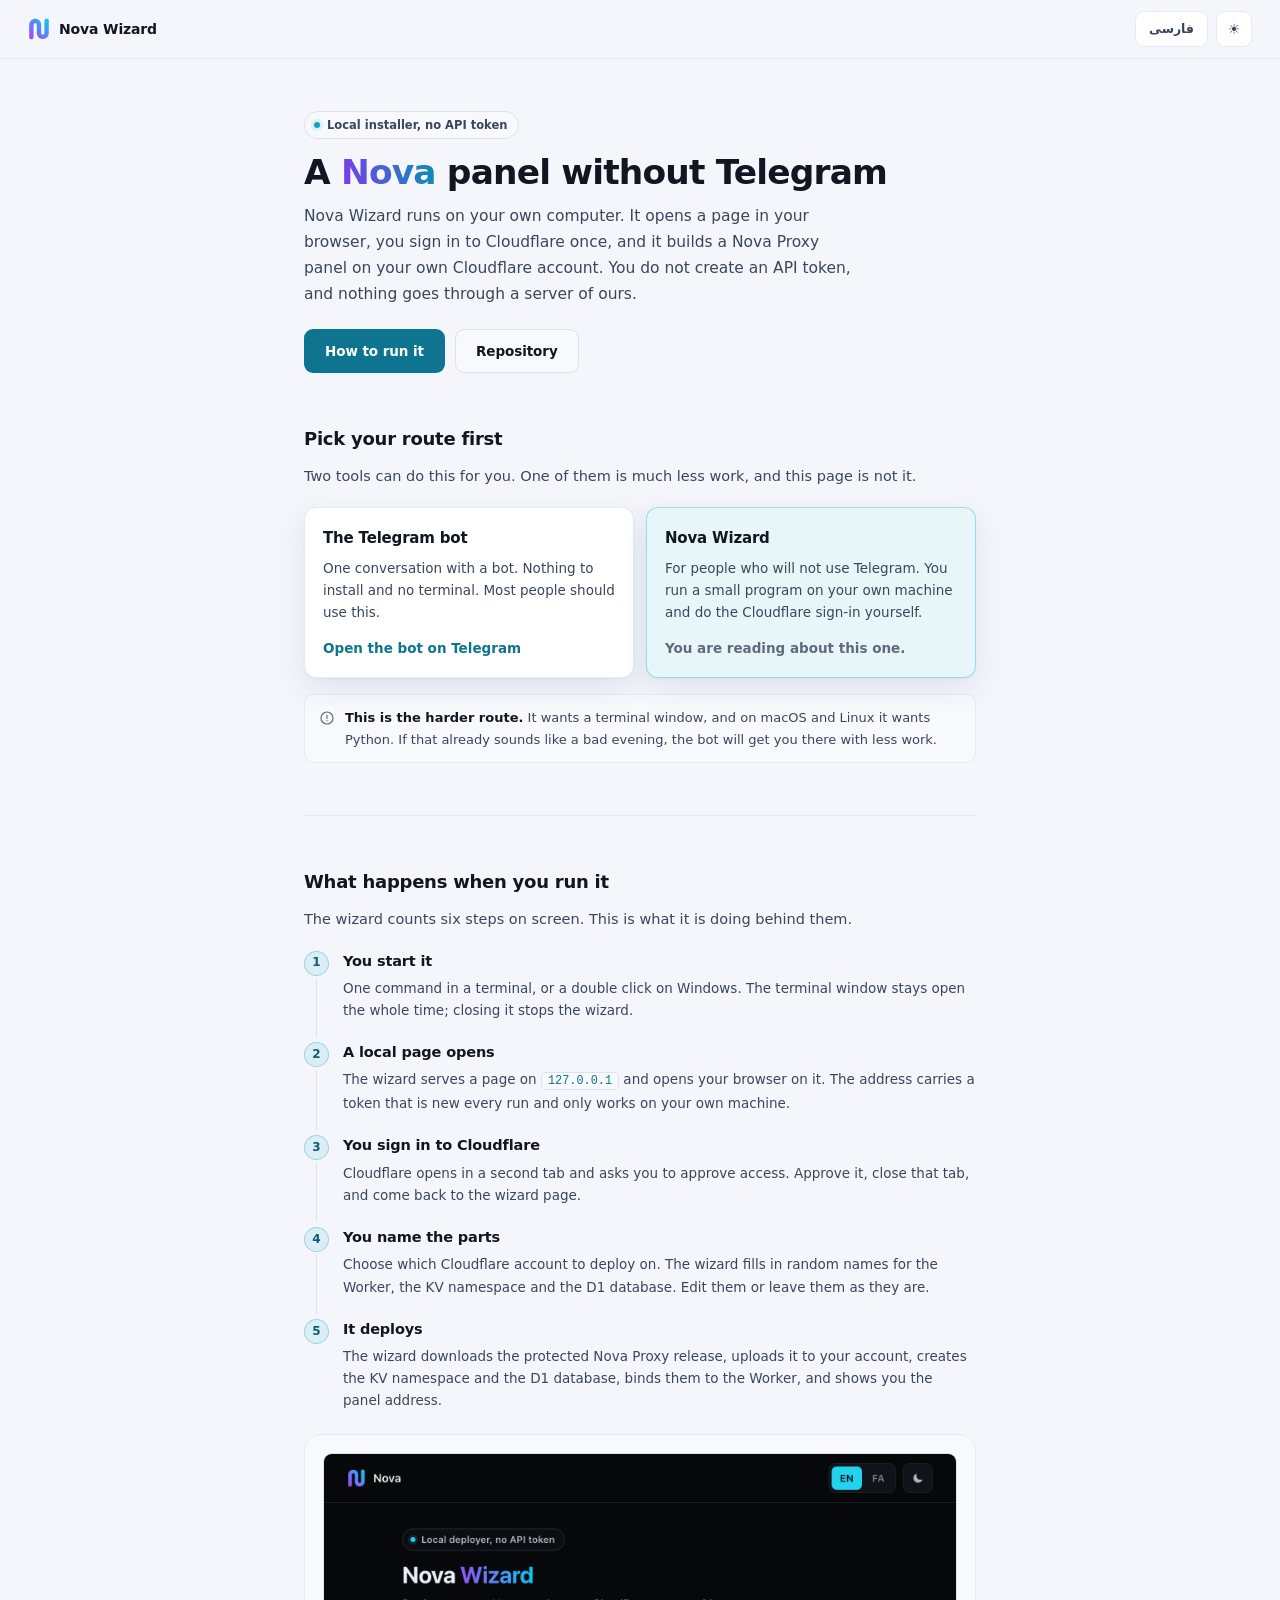
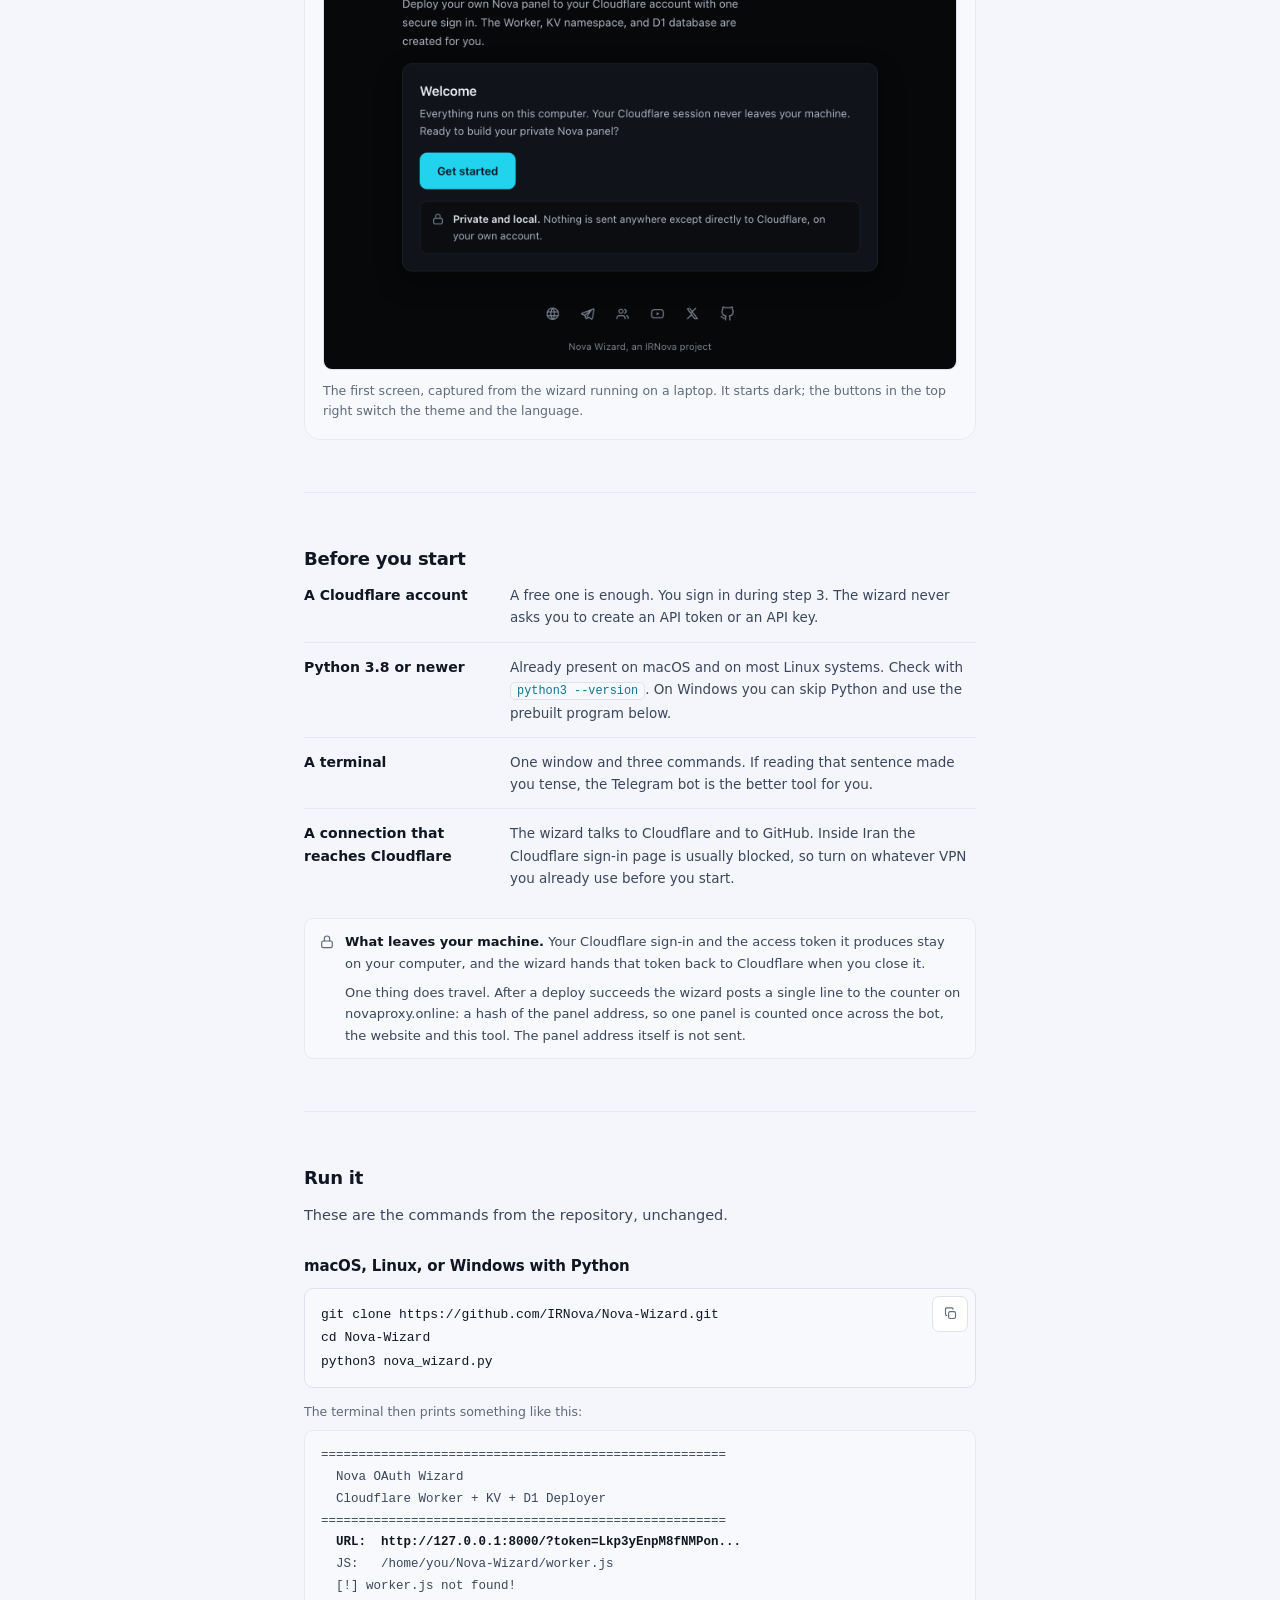
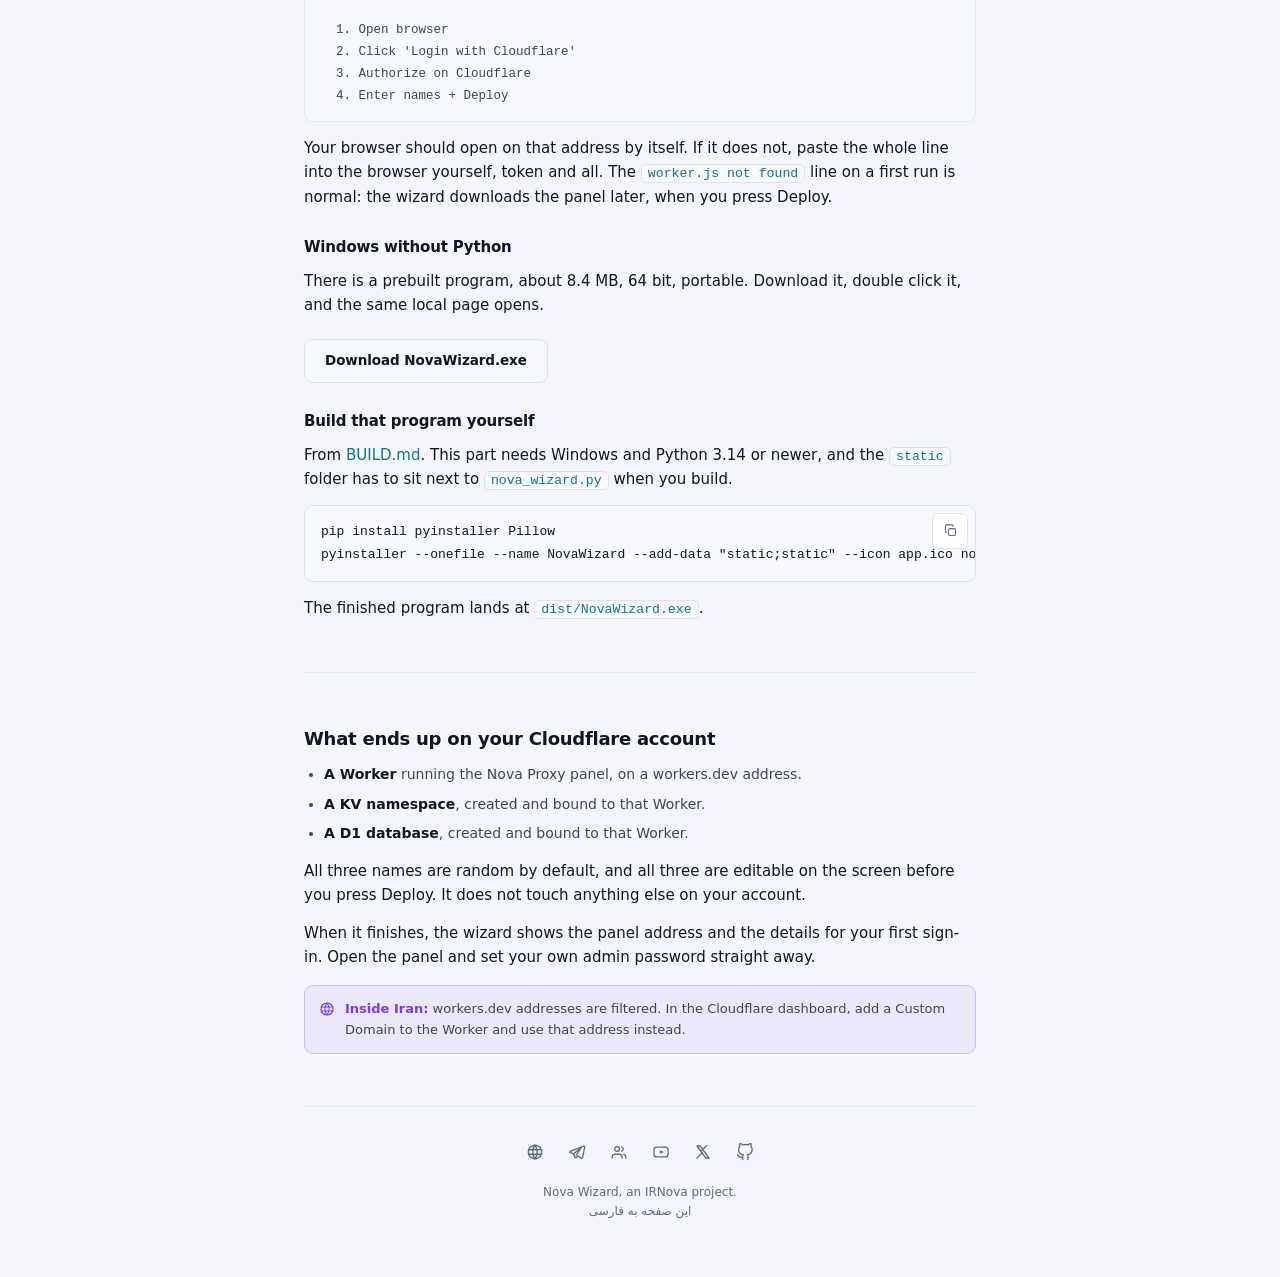
==== docs/index.html @ 1c13bcf4 "Add a bilingual GitHub Pages site under docs/ A project page for people who want a Nova Proxy panel " ====
<!DOCTYPE html>
<html lang="en" dir="ltr">
<head>
<meta charset="UTF-8" />
<meta name="viewport" content="width=device-width, initial-scale=1, viewport-fit=cover" />
<meta name="color-scheme" content="dark light" />
<meta name="theme-color" content="#070809" />
<title>Nova Wizard</title>
<meta name="description" content="Nova Wizard builds a Nova Proxy panel on your own Cloudflare account, from your own computer. The route for people who will not use the Telegram bot." />
<link rel="icon" href="img/mark.svg" type="image/svg+xml" />
<link rel="alternate" hreflang="fa" href="fa/" />
<link rel="alternate" hreflang="en" href="./" />
<link rel="stylesheet" href="style.css" />
<script>
/* Stamp the theme before first paint: the saved choice, else the operating
   system. No script means dark, which is the wizard's own default. */
(function(){try{var t=localStorage.getItem('nova-theme');
if(!t)t=(window.matchMedia&&window.matchMedia('(prefers-color-scheme: light)').matches)?'light':'dark';
document.documentElement.setAttribute('data-theme',t);}catch(e){}})();
</script>
</head>
<body
  data-copied="Copied"
  data-copy-failed="Could not copy. Select the text instead."
  data-theme-to-light="Switch to the light theme"
  data-theme-to-dark="Switch to the dark theme">

<a class="skip" href="#main">Skip to content</a>

<div class="bar">
  <a class="logo" href="./">
    <svg viewBox="0 0 1254 1254" aria-hidden="true" focusable="false">
      <defs><linearGradient id="novaMark" x1="128.06" y1="1122.76" x2="1206.85" y2="43.97" gradientUnits="userSpaceOnUse"><stop offset=".04" stop-color="#9d4efb"/><stop offset="1" stop-color="#02cdf3"/></linearGradient></defs>
      <path fill="url(#novaMark)" d="M1185.57,149.23c0-43.84-27.55-82.6-66.19-100.7-40.83-19.13-87.98-16.85-126.82,6.19-33.3,19.76-56.22,55.99-56.25,95.68l-.38,653.25.09,39.98c.03,13.51-.33,26.37-3.82,39.13-8.12,29.65-30.52,53.04-56.69,62.39-32.53,11.62-65.87,5.5-91.07-15.75-20.65-17.42-33.28-42.64-33.32-70.11l-.35-245.85.07-231.05c.04-148.83-97.26-281.46-240.38-321.81-67.49-19.02-138.62-19.66-204.99,2.42l-13.66,4.55C159.84,114.72,68.42,239.99,68.41,381.43l-.06,712.76c0,68.93,56.48,123.39,124.03,124.15,65.31.73,125.56-52.18,125.64-120.57l.88-712.63c.07-54.62,49.94-96.23,103.56-88.53,43.56,6.25,78.96,43.23,79.08,88.34l1.24,493.92c.16,62.52,24.72,123.29,59.49,174.21,43.7,63.99,108.48,111.28,182.25,133.98,91.72,28.23,190.9,16.68,273.4-31.79,36.89-21.68,68.83-50.13,94.95-83.49l16.54-23.16c31.76-44.47,56.26-119.27,56.25-174.93l-.09-724.43Z"/>
    </svg>
    <span>Nova Wizard</span>
  </a>
  <div class="controls">
    <a class="pill" href="fa/" lang="fa" hreflang="fa">فارسی</a>
    <button type="button" class="theme" id="theme" aria-label="Switch the theme">☾</button>
  </div>
</div>

<main class="wrap" id="main">

  <div class="hero">
    <span class="eyebrow">Local installer, no API token</span>
    <h1>A <span class="grad">Nova</span> panel without Telegram</h1>
    <p>Nova Wizard runs on your own computer. It opens a page in your browser, you sign in to Cloudflare once, and it builds a Nova Proxy panel on your own Cloudflare account. You do not create an API token, and nothing goes through a server of ours.</p>
    <div class="actions">
      <a class="btn" href="#run">How to run it</a>
      <a class="btn btn-ghost" href="https://github.com/IRNova/Nova-Wizard" target="_blank" rel="noopener noreferrer">Repository</a>
    </div>
  </div>

  <section id="routes">
    <h2>Pick your route first</h2>
    <p class="lead">Two tools can do this for you. One of them is much less work, and this page is not it.</p>
    <div class="fork">
      <div class="route">
        <h3>The Telegram bot</h3>
        <p>One conversation with a bot. Nothing to install and no terminal. Most people should use this.</p>
        <a class="go" href="https://t.me/NovaServerInstaller_Bot" target="_blank" rel="noopener noreferrer">Open the bot on Telegram</a>
      </div>
      <div class="route here">
        <h3>Nova Wizard</h3>
        <p>For people who will not use Telegram. You run a small program on your own machine and do the Cloudflare sign-in yourself.</p>
        <span class="go">You are reading about this one.</span>
      </div>
    </div>
    <div class="note">
      <svg viewBox="0 0 24 24" fill="none" stroke="currentColor" stroke-width="1.75" stroke-linecap="round" stroke-linejoin="round" aria-hidden="true"><circle cx="12" cy="12" r="9"/><path d="M12 8.2v4.6"/><path d="M12 16h.01"/></svg>
      <div><b>This is the harder route.</b> It wants a terminal window, and on macOS and Linux it wants Python. If that already sounds like a bad evening, the bot will get you there with less work.</div>
    </div>
  </section>

  <section id="steps">
    <h2>What happens when you run it</h2>
    <p class="lead">The wizard counts six steps on screen. This is what it is doing behind them.</p>
    <ol class="rail">
      <li>
        <span class="num" aria-hidden="true">1</span>
        <div class="body">
          <h3>You start it</h3>
          <p>One command in a terminal, or a double click on Windows. The terminal window stays open the whole time; closing it stops the wizard.</p>
        </div>
      </li>
      <li>
        <span class="num" aria-hidden="true">2</span>
        <div class="body">
          <h3>A local page opens</h3>
          <p>The wizard serves a page on <code>127.0.0.1</code> and opens your browser on it. The address carries a token that is new every run and only works on your own machine.</p>
        </div>
      </li>
      <li>
        <span class="num" aria-hidden="true">3</span>
        <div class="body">
          <h3>You sign in to Cloudflare</h3>
          <p>Cloudflare opens in a second tab and asks you to approve access. Approve it, close that tab, and come back to the wizard page.</p>
        </div>
      </li>
      <li>
        <span class="num" aria-hidden="true">4</span>
        <div class="body">
          <h3>You name the parts</h3>
          <p>Choose which Cloudflare account to deploy on. The wizard fills in random names for the Worker, the KV namespace and the D1 database. Edit them or leave them as they are.</p>
        </div>
      </li>
      <li>
        <span class="num" aria-hidden="true">5</span>
        <div class="body">
          <h3>It deploys</h3>
          <p>The wizard downloads the protected Nova Proxy release, uploads it to your account, creates the KV namespace and the D1 database, binds them to the Worker, and shows you the panel address.</p>
        </div>
      </li>
    </ol>
    <figure>
      <img src="img/wizard-welcome-en.png" width="1520" height="1240" loading="lazy" decoding="async"
           alt="The Nova Wizard page in a browser. A Welcome card with a Get started button, and a note reading: Private and local. Nothing is sent anywhere except directly to Cloudflare, on your own account." />
      <figcaption>The first screen, captured from the wizard running on a laptop. It starts dark; the buttons in the top right switch the theme and the language.</figcaption>
    </figure>
  </section>

  <section id="before">
    <h2>Before you start</h2>
    <dl class="reqs">
      <div>
        <dt>A Cloudflare account</dt>
        <dd>A free one is enough. You sign in during step 3. The wizard never asks you to create an API token or an API key.</dd>
      </div>
      <div>
        <dt>Python 3.8 or newer</dt>
        <dd>Already present on macOS and on most Linux systems. Check with <code>python3 --version</code>. On Windows you can skip Python and use the prebuilt program below.</dd>
      </div>
      <div>
        <dt>A terminal</dt>
        <dd>One window and three commands. If reading that sentence made you tense, the Telegram bot is the better tool for you.</dd>
      </div>
      <div>
        <dt>A connection that reaches Cloudflare</dt>
        <dd>The wizard talks to Cloudflare and to GitHub. Inside Iran the Cloudflare sign-in page is usually blocked, so turn on whatever VPN you already use before you start.</dd>
      </div>
    </dl>
    <div class="note">
      <svg viewBox="0 0 24 24" fill="none" stroke="currentColor" stroke-width="1.75" stroke-linecap="round" stroke-linejoin="round" aria-hidden="true"><rect x="4" y="10.5" width="16" height="10" rx="2.5"/><path d="M8 10.5V7a4 4 0 0 1 8 0v3.5"/></svg>
      <div>
        <p><b>What leaves your machine.</b> Your Cloudflare sign-in and the access token it produces stay on your computer, and the wizard hands that token back to Cloudflare when you close it.</p>
        <p>One thing does travel. After a deploy succeeds the wizard posts a single line to the counter on novaproxy.online: a hash of the panel address, so one panel is counted once across the bot, the website and this tool. The panel address itself is not sent.</p>
      </div>
    </div>
  </section>

  <section id="run">
    <h2>Run it</h2>
    <p class="lead">These are the commands from the repository, unchanged.</p>

    <h3>macOS, Linux, or Windows with Python</h3>
    <div class="code">
      <pre id="cmd-run"><code>git clone https://github.com/IRNova/Nova-Wizard.git
cd Nova-Wizard
python3 nova_wizard.py</code></pre>
      <button type="button" class="copy" data-for="cmd-run" aria-label="Copy these commands">
        <svg viewBox="0 0 24 24" fill="none" stroke="currentColor" stroke-width="1.8" stroke-linecap="round" stroke-linejoin="round" aria-hidden="true"><rect x="9" y="9" width="11" height="11" rx="2.5"/><path d="M6 15H5.5A1.5 1.5 0 0 1 4 13.5v-9A1.5 1.5 0 0 1 5.5 3h9A1.5 1.5 0 0 1 16 4.5V5"/></svg>
      </button>
    </div>

    <p class="cap">The terminal then prints something like this:</p>
    <pre class="term">======================================================
  Nova OAuth Wizard
  Cloudflare Worker + KV + D1 Deployer
======================================================
  <b>URL:  http://127.0.0.1:8000/?token=Lkp3yEnpM8fNMPon...</b>
  JS:   /home/you/Nova-Wizard/worker.js
  [!] worker.js not found!

  1. Open browser
  2. Click 'Login with Cloudflare'
  3. Authorize on Cloudflare
  4. Enter names + Deploy</pre>
    <p>Your browser should open on that address by itself. If it does not, paste the whole line into the browser yourself, token and all. The <code>worker.js not found</code> line on a first run is normal: the wizard downloads the panel later, when you press Deploy.</p>

    <h3>Windows without Python</h3>
    <p>There is a prebuilt program, about 8.4 MB, 64 bit, portable. Download it, double click it, and the same local page opens.</p>
    <p class="actions"><a class="btn btn-ghost" href="https://github.com/IRNova/Nova-Wizard/releases/download/V1.0.0/NovaWizard.exe">Download NovaWizard.exe</a></p>

    <h3>Build that program yourself</h3>
    <p>From <a href="https://github.com/IRNova/Nova-Wizard/blob/main/BUILD.md" target="_blank" rel="noopener noreferrer">BUILD.md</a>. This part needs Windows and Python 3.14 or newer, and the <code>static</code> folder has to sit next to <code>nova_wizard.py</code> when you build.</p>
    <div class="code">
      <pre id="cmd-build"><code>pip install pyinstaller Pillow
pyinstaller --onefile --name NovaWizard --add-data "static;static" --icon app.ico nova_wizard.py</code></pre>
      <button type="button" class="copy" data-for="cmd-build" aria-label="Copy the build commands">
        <svg viewBox="0 0 24 24" fill="none" stroke="currentColor" stroke-width="1.8" stroke-linecap="round" stroke-linejoin="round" aria-hidden="true"><rect x="9" y="9" width="11" height="11" rx="2.5"/><path d="M6 15H5.5A1.5 1.5 0 0 1 4 13.5v-9A1.5 1.5 0 0 1 5.5 3h9A1.5 1.5 0 0 1 16 4.5V5"/></svg>
      </button>
    </div>
    <p>The finished program lands at <code>dist/NovaWizard.exe</code>.</p>
  </section>

  <section id="result">
    <h2>What ends up on your Cloudflare account</h2>
    <ul class="plain">
      <li><b>A Worker</b> running the Nova Proxy panel, on a workers.dev address.</li>
      <li><b>A KV namespace</b>, created and bound to that Worker.</li>
      <li><b>A D1 database</b>, created and bound to that Worker.</li>
    </ul>
    <p>All three names are random by default, and all three are editable on the screen before you press Deploy. It does not touch anything else on your account.</p>
    <p>When it finishes, the wizard shows the panel address and the details for your first sign-in. Open the panel and set your own admin password straight away.</p>
    <div class="note iran">
      <svg viewBox="0 0 24 24" fill="none" stroke="currentColor" stroke-width="1.75" stroke-linecap="round" stroke-linejoin="round" aria-hidden="true"><circle cx="12" cy="12" r="9"/><path d="M3.2 9h17.6M3.2 15h17.6"/><path d="M12 3a15 15 0 0 1 0 18 15 15 0 0 1 0-18z"/></svg>
      <div><b>Inside Iran:</b> workers.dev addresses are filtered. In the Cloudflare dashboard, add a Custom Domain to the Worker and use that address instead.</div>
    </div>
  </section>

  <div class="foot">
    <div class="social">
      <a href="https://novaproxy.online/" target="_blank" rel="noopener noreferrer" title="Website" aria-label="Nova website">
        <svg viewBox="0 0 24 24" fill="none" stroke="currentColor" stroke-width="1.75" stroke-linecap="round" stroke-linejoin="round" aria-hidden="true"><circle cx="12" cy="12" r="9"/><path d="M3.2 9h17.6M3.2 15h17.6"/><path d="M12 3a15 15 0 0 1 0 18 15 15 0 0 1 0-18z"/></svg>
      </a>
      <a href="https://t.me/irnova" target="_blank" rel="noopener noreferrer" title="Telegram channel" aria-label="Telegram channel">
        <svg viewBox="0 0 24 24" fill="none" stroke="currentColor" stroke-width="1.75" stroke-linecap="round" stroke-linejoin="round" aria-hidden="true"><path d="M21.2 4.3 2.9 11.1c-.8.3-.8 1.4 0 1.7l4.6 1.5 1.8 5c.2.7 1.1.8 1.6.3l2.4-2.4 4.4 3.2c.6.4 1.4.1 1.6-.6l3-14.4c.1-.8-.6-1.4-1.1-1.1z"/><path d="m7.5 14.3 10-7.8-6.6 9.7"/></svg>
      </a>
      <a href="https://t.me/irnova_group" target="_blank" rel="noopener noreferrer" title="Telegram group" aria-label="Telegram group">
        <svg viewBox="0 0 24 24" fill="none" stroke="currentColor" stroke-width="1.75" stroke-linecap="round" stroke-linejoin="round" aria-hidden="true"><path d="M16 20v-1.6a3.4 3.4 0 0 0-3.4-3.4H6.4A3.4 3.4 0 0 0 3 18.4V20"/><circle cx="9.5" cy="8" r="3.2"/><path d="M21 20v-1.6a3.4 3.4 0 0 0-2.6-3.3"/><path d="M15.5 5a3.2 3.2 0 0 1 0 6"/></svg>
      </a>
      <a href="https://youtube.com/@novaproxyir" target="_blank" rel="noopener noreferrer" title="YouTube" aria-label="YouTube channel">
        <svg viewBox="0 0 24 24" fill="none" stroke="currentColor" stroke-width="1.75" stroke-linecap="round" stroke-linejoin="round" aria-hidden="true"><rect x="2.5" y="5.5" width="19" height="13" rx="4"/><polygon points="10.5 9.5 15.5 12 10.5 14.5" fill="currentColor" stroke="none"/></svg>
      </a>
      <a href="https://x.com/irNovaProxy" target="_blank" rel="noopener noreferrer" title="X" aria-label="X profile">
        <svg viewBox="0 0 24 24" fill="none" stroke="currentColor" stroke-width="1.75" stroke-linecap="round" stroke-linejoin="round" aria-hidden="true"><path d="M4 4l11.7 16H20L8.3 4z"/><path d="M4 20l6.8-6.8M17.2 3.2l-6.8 6.8"/></svg>
      </a>
      <a href="https://github.com/IRNova/Nova-Wizard" target="_blank" rel="noopener noreferrer" title="Nova Wizard on GitHub" aria-label="Nova Wizard on GitHub">
        <svg viewBox="0 0 24 24" fill="none" stroke="currentColor" stroke-width="1.75" stroke-linecap="round" stroke-linejoin="round" aria-hidden="true"><path d="M9 19c-5 1.5-5-2.5-7-3m14 6v-3.87a3.37 3.37 0 0 0-.94-2.61c3.14-.35 6.44-1.54 6.44-7A5.44 5.44 0 0 0 20 4.77 5.07 5.07 0 0 0 19.91 1S18.73.65 16 2.48a13.38 13.38 0 0 0-7 0C6.27.65 5.09 1 5.09 1A5.07 5.07 0 0 0 5 4.77a5.44 5.44 0 0 0-1.5 3.78c0 5.42 3.3 6.61 6.44 7A3.37 3.37 0 0 0 9 18.13V22"/></svg>
      </a>
    </div>
    <p class="foot-line">Nova Wizard, an <a href="https://github.com/IRNova" target="_blank" rel="noopener noreferrer">IRNova</a> project.</p>
    <p class="foot-line"><a href="fa/" lang="fa" hreflang="fa">این صفحه به فارسی</a></p>
  </div>

</main>
<div class="toast" id="toast" role="status" aria-live="polite"></div>
<script src="app.js" defer></script>
</body>
</html>
---- docs/style.css ----
/* Hallmark, macrostructure: Narrative Workflow, tone: utilitarian, anchor hue: cyan
 * Nova Wizard project page. Tokens are lifted verbatim from the wizard's own
 * static/index.html so the page and the tool read as one product. Self-contained:
 * no webfonts, no CDN, no remote images, no network at all.
 * House rule from the panel: the brand gradient is for the Nova mark only.
 * Actions are solid accent, never gradient.
 */

/* ---- tokens: dark is the base, exactly as the wizard ships it ---- */
:root{
  color-scheme:dark;
  --bg:#070809; --panel:#0c0e12; --card:#101319; --card2:#0b0d11; --field:#0b0d11;
  --bd:#1c2027; --bd2:#262b34;
  --tx:#e9edf4; --tx2:#aeb6c4; --mu:#7b8494;
  --ac:#22d3ee; --ac2:#a855f7; --ok:#34d399; --dg:#f87171; --wn:#f5b042;
  --ac-fill:#22d3ee; --ac-fill-h:#3fdcf3; --ac-ink:#04121a; --link:#22d3ee;
  --ac-soft:rgba(34,211,238,.12); --ac-line:rgba(34,211,238,.34); --ac-deep:#22d3ee;
  --v-soft:rgba(168,85,247,.10);  --v-line:rgba(168,85,247,.32); --v-ink:#bd8af8;
  --ok-soft:rgba(52,211,153,.10); --ok-line:rgba(52,211,153,.30);
  --dg-soft:rgba(248,113,113,.10);--dg-line:rgba(248,113,113,.32);
  --ring:rgba(34,211,238,.35);
  /* the focus ring is a non-text UI component: it needs 3:1 against the
     surface it sits on, which --ac does not reach on the light paper. */
  --focus:#22d3ee;
  --shadow:0 1px 0 rgba(255,255,255,.02),0 12px 30px rgba(0,0,0,.45);
  --nav:rgba(7,8,9,.82);
  --mark:linear-gradient(80deg,#9d4efb 0%,#02cdf3 100%);
  --radius:12px; --r-sm:9px; --r-lg:16px; --sp:14px;
  --font:system-ui,-apple-system,'Segoe UI',Roboto,'Helvetica Neue',Arial,sans-serif;
  --font-fa:'Vazirmatn','Segoe UI',Tahoma,system-ui,Arial,sans-serif;
  --font-mono:ui-monospace,SFMono-Regular,'SF Mono',Menlo,Consolas,'Liberation Mono',monospace;
  --ease:cubic-bezier(.23,1,.32,1);
  /* page-only additions */
  --col:720px; --gutter:clamp(16px,5vw,24px);
  --gap-sec:clamp(34px,6vw,52px);
}
/* The light set is written once. The inline script in each page stamps
   data-theme on <html> from the saved choice, or from the operating system
   when there is no saved choice. With scripting off the page stays dark,
   which is the wizard's own default. */
:root[data-theme='light']{
  color-scheme:light;
  --bg:#f4f6fb; --panel:#ffffff; --card:#ffffff; --card2:#f7f9fc; --field:#f7f9fc;
  --bd:#e6eaf1; --bd2:#dde2eb;
  --tx:#101622; --tx2:#3a465c; --mu:#5f6a7d;
  --ac:#0ea5c4; --ac2:#7c3aed; --ok:#047857; --dg:#dc2626; --wn:#b45309;
  --ac-fill:#0e7490; --ac-fill-h:#0b6a83; --ac-ink:#ffffff; --link:#0e7490;
  --ac-soft:rgba(14,165,196,.10); --ac-line:rgba(14,165,196,.34); --ac-deep:#0b5f73;
  --v-soft:rgba(124,58,237,.07);  --v-line:rgba(124,58,237,.26); --v-ink:#7c3aed;
  --ok-soft:rgba(4,120,87,.08);   --ok-line:rgba(4,120,87,.26);
  --dg-soft:rgba(220,38,38,.07);  --dg-line:rgba(220,38,38,.26);
  --ring:rgba(8,145,178,.28);
  --focus:#0b5f73;
  --shadow:0 1px 2px rgba(20,40,80,.04),0 10px 28px rgba(40,60,110,.10);
  --nav:rgba(244,246,251,.86);
  --mark:linear-gradient(80deg,#7c3aed 0%,#0891b2 100%);
}

*{box-sizing:border-box;-webkit-tap-highlight-color:transparent}
html,body{margin:0;padding:0;overflow-x:clip}
body{
  background:var(--bg);color:var(--tx);font-family:var(--font);
  font-size:15px;line-height:1.6;min-height:100vh;
  -webkit-font-smoothing:antialiased;text-rendering:optimizeLegibility;
}
html[lang='fa'] body{font-family:var(--font-fa);line-height:1.85}
a{color:var(--link);text-decoration:none}
a:hover{text-decoration:underline}
:focus-visible{outline:2px solid var(--focus);outline-offset:2px;border-radius:4px}
button{font:inherit;color:inherit}
img{max-width:100%}
p{text-wrap:pretty}

.skip{
  position:absolute;inset-inline-start:-9999px;top:8px;z-index:60;
  background:var(--card);border:1px solid var(--bd2);border-radius:var(--r-sm);
  padding:9px 14px;font-size:13px;font-weight:600;color:var(--tx);
}
.skip:focus{inset-inline-start:12px;text-decoration:none}

/* ---- top bar, same geometry as the wizard ---- */
.bar{
  position:sticky;top:0;z-index:20;display:flex;align-items:center;
  justify-content:space-between;gap:14px;
  padding:11px clamp(16px,5vw,28px);
  background:var(--nav);backdrop-filter:blur(14px);-webkit-backdrop-filter:blur(14px);
  border-bottom:1px solid var(--bd);
}
.logo{display:flex;align-items:center;gap:9px;font-weight:600;font-size:14px;letter-spacing:-.01em;color:var(--tx)}
.logo:hover{text-decoration:none}
.logo svg{width:22px;height:22px;display:block;flex:0 0 auto}
html[lang='fa'] .logo{letter-spacing:normal}
.controls{display:inline-flex;align-items:center;gap:8px}
.pill{
  display:inline-flex;align-items:center;justify-content:center;height:36px;padding:0 13px;
  border-radius:var(--r-sm);border:1px solid var(--bd);background:var(--card);
  color:var(--tx2);font-size:12.5px;font-weight:600;
  transition:color .13s var(--ease),border-color .13s var(--ease);
}
.pill:hover{color:var(--tx);border-color:var(--bd2);text-decoration:none}
.theme{
  display:inline-flex;align-items:center;justify-content:center;width:36px;height:36px;
  border-radius:var(--r-sm);border:1px solid var(--bd);background:var(--card);
  color:var(--tx2);cursor:pointer;font-size:14px;line-height:1;
  transition:color .13s var(--ease),border-color .13s var(--ease);
}
.theme:hover{color:var(--tx);border-color:var(--bd2)}
.theme:active{transform:scale(.96)}

/* ---- page column ---- */
.wrap{max-width:var(--col);margin:0 auto;padding:clamp(30px,6vw,52px) var(--gutter) 56px}
section{margin-top:var(--gap-sec);scroll-margin-top:74px}
section>h3{
  font-size:15px;font-weight:600;letter-spacing:-.012em;margin:26px 0 10px;
  color:var(--tx);
}
html[lang='fa'] section>h3{letter-spacing:normal}
section>h2{
  font-size:18px;font-weight:600;letter-spacing:-.014em;margin:0 0 10px;
  padding-top:var(--gap-sec);border-top:1px solid var(--bd);
}
html[lang='fa'] section>h2{letter-spacing:normal}
section:first-of-type>h2{border-top:0;padding-top:0}
.lead{color:var(--tx2);margin:0 0 18px;font-size:14.5px;line-height:1.7}
p{margin:0 0 14px}
p:last-child{margin-bottom:0}

/* ---- opening ---- */
.eyebrow{
  display:inline-flex;align-items:center;gap:7px;
  font-size:11.5px;font-weight:600;color:var(--tx2);
  padding:4px 11px 4px 9px;border-radius:999px;
  border:1px solid var(--bd2);background:var(--card2);
}
.eyebrow::before{
  content:'';width:6px;height:6px;border-radius:50%;background:var(--ac);
  box-shadow:0 0 0 3px var(--ac-soft);flex:0 0 auto;
}
[dir='rtl'] .eyebrow{padding:4px 9px 4px 11px}
h1{
  font-size:clamp(1.7rem,5.2vw,2.15rem);font-weight:700;letter-spacing:-.024em;
  line-height:1.16;margin:14px 0 10px;text-wrap:balance;
  overflow-wrap:anywhere;min-width:0;
}
html[lang='fa'] h1{letter-spacing:normal;line-height:1.5}
.grad{background:var(--mark);-webkit-background-clip:text;background-clip:text;color:transparent}
.hero p{color:var(--tx2);margin:0;max-width:56ch;font-size:15.5px;line-height:1.68}

.actions{display:flex;flex-wrap:wrap;gap:10px;margin-top:22px}
.btn{
  display:inline-flex;align-items:center;justify-content:center;gap:8px;
  height:44px;padding:0 20px;border-radius:var(--r-sm);
  font-size:13.5px;font-weight:600;letter-spacing:-.005em;
  background:var(--ac-fill);color:var(--ac-ink);border:1px solid transparent;
  cursor:pointer;white-space:nowrap;
  transition:background .13s var(--ease),transform .13s var(--ease),border-color .13s var(--ease),color .13s var(--ease);
}
.btn:hover{background:var(--ac-fill-h);text-decoration:none}
.btn:active{transform:scale(.985)}
.btn-ghost{background:var(--card2);border-color:var(--bd2);color:var(--tx)}
.btn-ghost:hover{background:var(--card2);border-color:var(--mu);color:var(--tx)}
html[lang='fa'] .btn{letter-spacing:normal}

/* ---- the fork: two balanced routes ---- */
.fork{display:grid;grid-template-columns:repeat(auto-fit,minmax(min(100%,250px),1fr));gap:12px}
.route{
  display:flex;flex-direction:column;
  background:var(--card);border:1px solid var(--bd);border-radius:var(--radius);
  box-shadow:var(--shadow);padding:18px;
}
.route h3{font-size:15px;font-weight:600;letter-spacing:-.012em;margin:0 0 7px}
html[lang='fa'] .route h3{letter-spacing:normal}
.route p{color:var(--tx2);font-size:13.5px;line-height:1.65;margin:0 0 14px}
.route .go{margin-top:auto;font-size:13.5px;font-weight:600}
.route.here{border-color:var(--ac-line);background:linear-gradient(var(--ac-soft),var(--ac-soft)),var(--card)}
.route.here .go{color:var(--mu);font-weight:600}

/* ---- notes, same voice as the wizard ---- */
.note{
  display:flex;gap:10px;align-items:flex-start;
  padding:12px 14px;margin-top:16px;border-radius:var(--r-sm);
  font-size:13px;line-height:1.65;
  border:1px solid var(--bd);background:var(--card2);color:var(--tx2);
}
.note svg{width:16px;height:16px;flex:0 0 auto;margin-top:3px;color:var(--mu)}
.note b{color:var(--tx);font-weight:600}
.note p{margin:0 0 8px}
.note p:last-child{margin-bottom:0}
.note.iran{background:var(--v-soft);border-color:var(--v-line)}
.note.iran svg{color:var(--v-ink)}
.note.iran b{color:var(--v-ink)}

/* ---- the stage rail: the wizard's own step chips, laid out vertically ---- */
.rail{list-style:none;margin:0;padding:0}
.rail li{position:relative;display:flex;gap:14px;padding-bottom:20px}
.rail li:last-child{padding-bottom:0}
.rail li::before{
  content:'';position:absolute;top:29px;bottom:4px;width:1px;background:var(--bd2);
  inset-inline-start:12px;
}
.rail li:last-child::before{display:none}
.num{
  position:relative;z-index:1;flex:0 0 auto;
  width:25px;height:25px;border-radius:50%;margin-top:1px;
  display:flex;align-items:center;justify-content:center;
  font-size:12px;font-weight:600;font-variant-numeric:tabular-nums;
  background:var(--ac-soft);border:1px solid var(--ac-line);color:var(--ac-deep);
}
.rail h3{font-size:14.5px;font-weight:600;margin:0 0 4px;letter-spacing:-.01em}
html[lang='fa'] .rail h3{letter-spacing:normal}
.rail p{color:var(--tx2);font-size:13.5px;line-height:1.65;margin:0}
.rail .body{min-width:0}

/* ---- requirement rows ---- */
.reqs{margin:0;padding:0}
.reqs div{
  display:grid;grid-template-columns:minmax(0,1fr);gap:2px;
  padding:13px 0;border-top:1px solid var(--bd);
}
.reqs div:first-child{border-top:0;padding-top:0}
.reqs dt{font-weight:600;font-size:14px;color:var(--tx)}
.reqs dd{margin:0;color:var(--tx2);font-size:13.5px;line-height:1.65}
@media (min-width:640px){
  .reqs div{grid-template-columns:minmax(0,190px) minmax(0,1fr);gap:16px}
}

/* ---- code ---- */
.code{position:relative;margin:0 0 14px}
.code pre{
  margin:0;overflow-x:auto;
  background:var(--card2);border:1px solid var(--bd2);border-radius:var(--r-sm);
  padding:14px 16px;padding-right:58px;
  font-family:var(--font-mono);font-size:13px;line-height:1.8;color:var(--tx);
  direction:ltr;text-align:left;
}
.code pre code{font:inherit;color:inherit;background:none;border:0;padding:0}
.copy{
  /* the code itself is always LTR, so the button is pinned to the physical
     right on both the English and the Farsi page. */
  position:absolute;top:8px;right:8px;
  width:36px;height:36px;display:inline-flex;align-items:center;justify-content:center;
  border-radius:7px;border:1px solid var(--bd2);background:var(--card);
  color:var(--mu);cursor:pointer;
  transition:color .13s var(--ease),border-color .13s var(--ease);
}
.copy:hover{color:var(--tx);border-color:var(--mu)}
.copy:active{transform:scale(.94)}
.copy svg{width:15px;height:15px;pointer-events:none}
.copy[data-done='1']{color:var(--ok);border-color:var(--ok-line)}
.cap{font-size:12.5px;color:var(--mu);margin:0 0 8px}
code{
  font-family:var(--font-mono);font-size:.88em;
  background:var(--card2);border:1px solid var(--bd2);border-radius:5px;
  padding:1px 6px;color:var(--link);unicode-bidi:isolate;
}
[dir='rtl'] :is(a,code,strong,kbd){unicode-bidi:isolate}

/* ---- transcript: real terminal output, no fake window chrome ---- */
.term{
  margin:0 0 14px;overflow-x:auto;
  background:var(--card2);border:1px solid var(--bd);border-radius:var(--r-sm);
  padding:14px 16px;font-family:var(--font-mono);font-size:12.5px;line-height:1.75;
  color:var(--tx2);direction:ltr;text-align:left;
}
.term b{color:var(--tx);font-weight:600}

/* ---- screenshot ---- */
figure{
  margin:22px 0 0;padding:clamp(10px,2.4vw,18px);
  background:var(--card2);border:1px solid var(--bd);border-radius:var(--r-lg);
}
figure img{
  display:block;width:100%;height:auto;
  border:1px solid var(--bd2);border-radius:var(--r-sm);
}
figcaption{font-size:12.5px;color:var(--mu);margin-top:11px;line-height:1.6}

/* ---- lists ---- */
.plain{margin:0 0 14px;padding-inline-start:20px;color:var(--tx2);font-size:14px}
.plain li{margin-bottom:7px}
.plain li:last-child{margin-bottom:0}
.plain b{color:var(--tx);font-weight:600}

/* ---- footer ---- */
.foot{margin-top:var(--gap-sec);padding-top:26px;border-top:1px solid var(--bd);text-align:center}
.social{display:flex;justify-content:center;gap:4px;flex-wrap:wrap;margin-bottom:12px}
.social a{
  display:inline-flex;align-items:center;justify-content:center;width:38px;height:38px;
  border-radius:var(--r-sm);color:var(--mu);
  transition:color .13s var(--ease),background .13s var(--ease);
}
.social a:hover{color:var(--tx);background:var(--card2);text-decoration:none}
.social svg{width:18px;height:18px}
.foot-line{font-size:12px;color:var(--mu);margin:0}
.foot-line a{color:var(--mu)}
.foot-line a:hover{color:var(--tx)}

/* ---- toast, same as the wizard ---- */
.toast{
  position:fixed;bottom:22px;left:50%;transform:translateX(-50%);
  background:var(--tx);color:var(--bg);padding:8px 18px;border-radius:var(--r-sm);
  font-size:12.5px;font-weight:600;opacity:0;transition:opacity .25s var(--ease);
  pointer-events:none;z-index:50;
}
.toast.show{opacity:1}

@media (max-width:560px){
  .route{padding:16px}
  .btn{width:100%}
  .code pre{font-size:12.5px}
}
@media (prefers-reduced-motion:reduce){
  *{transition-duration:.01ms !important;animation-duration:.01ms !important}
  .btn:active,.copy:active,.theme:active{transform:none}
}
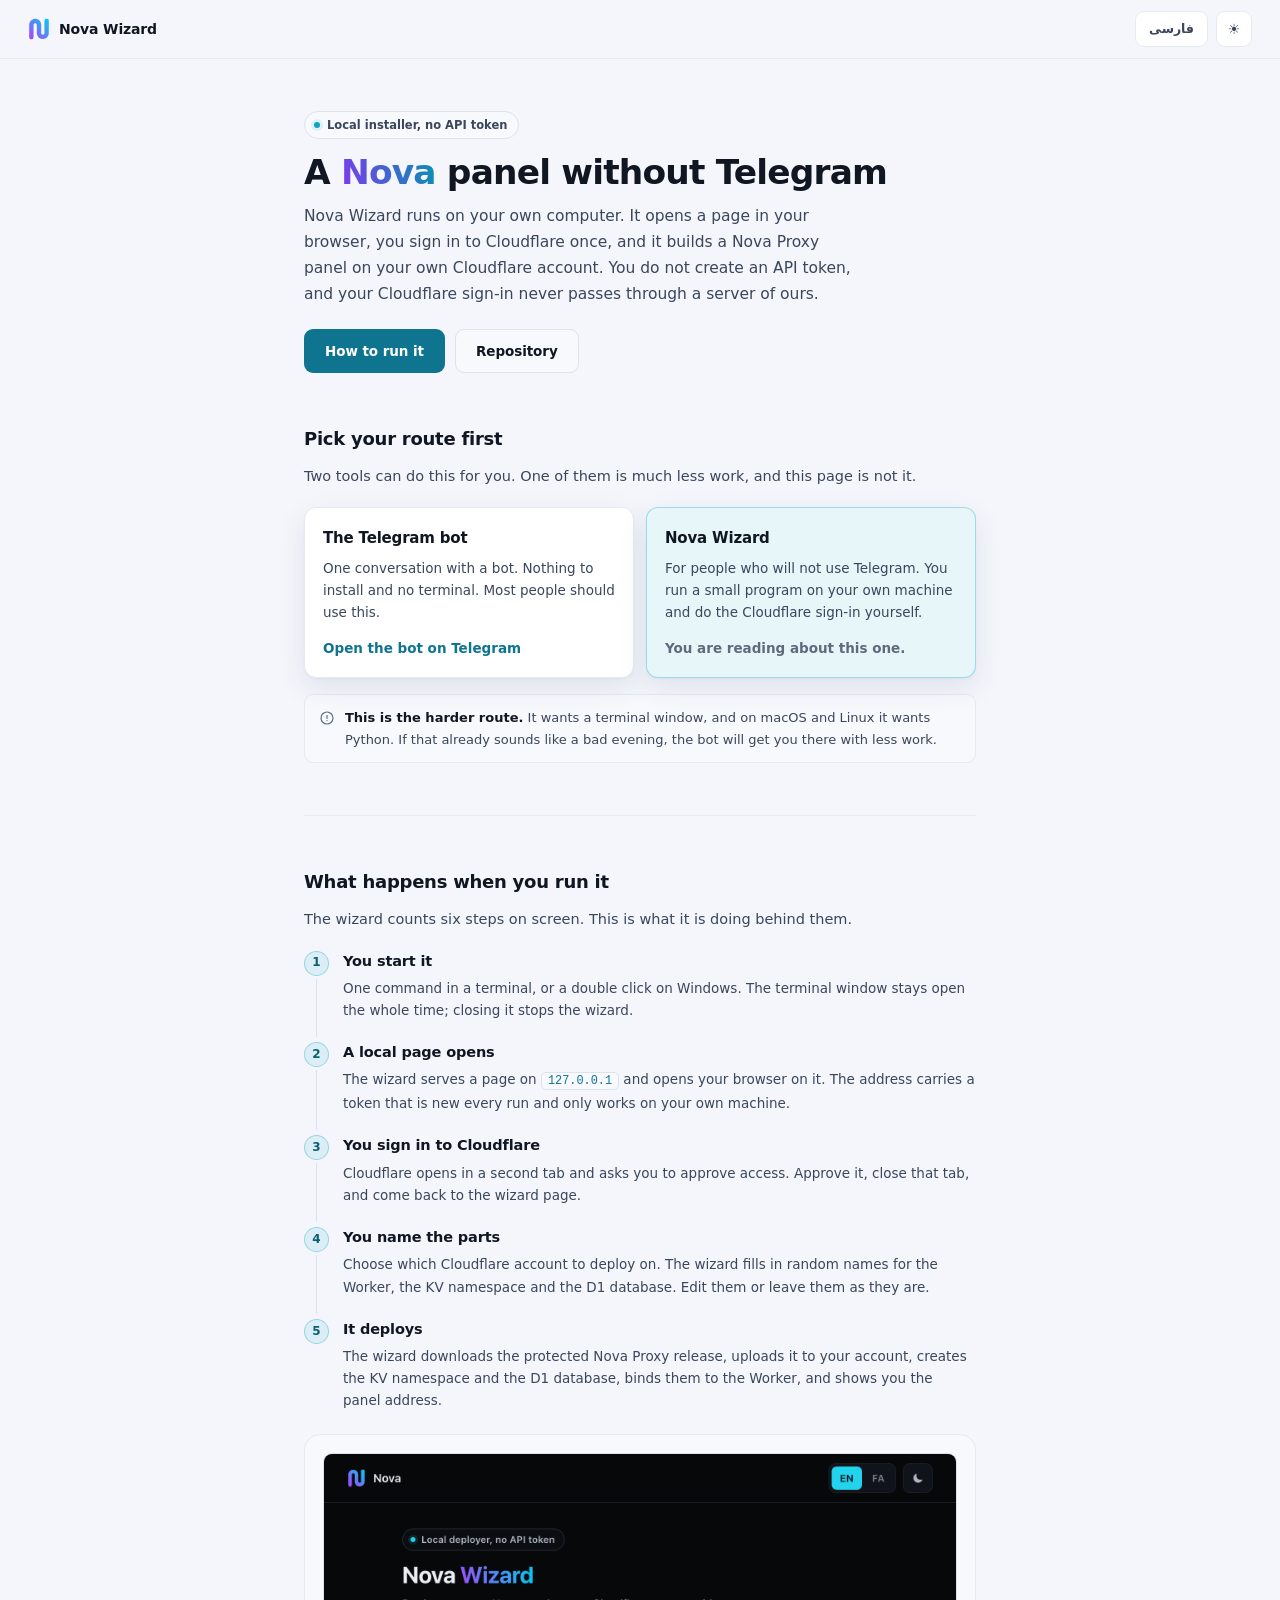
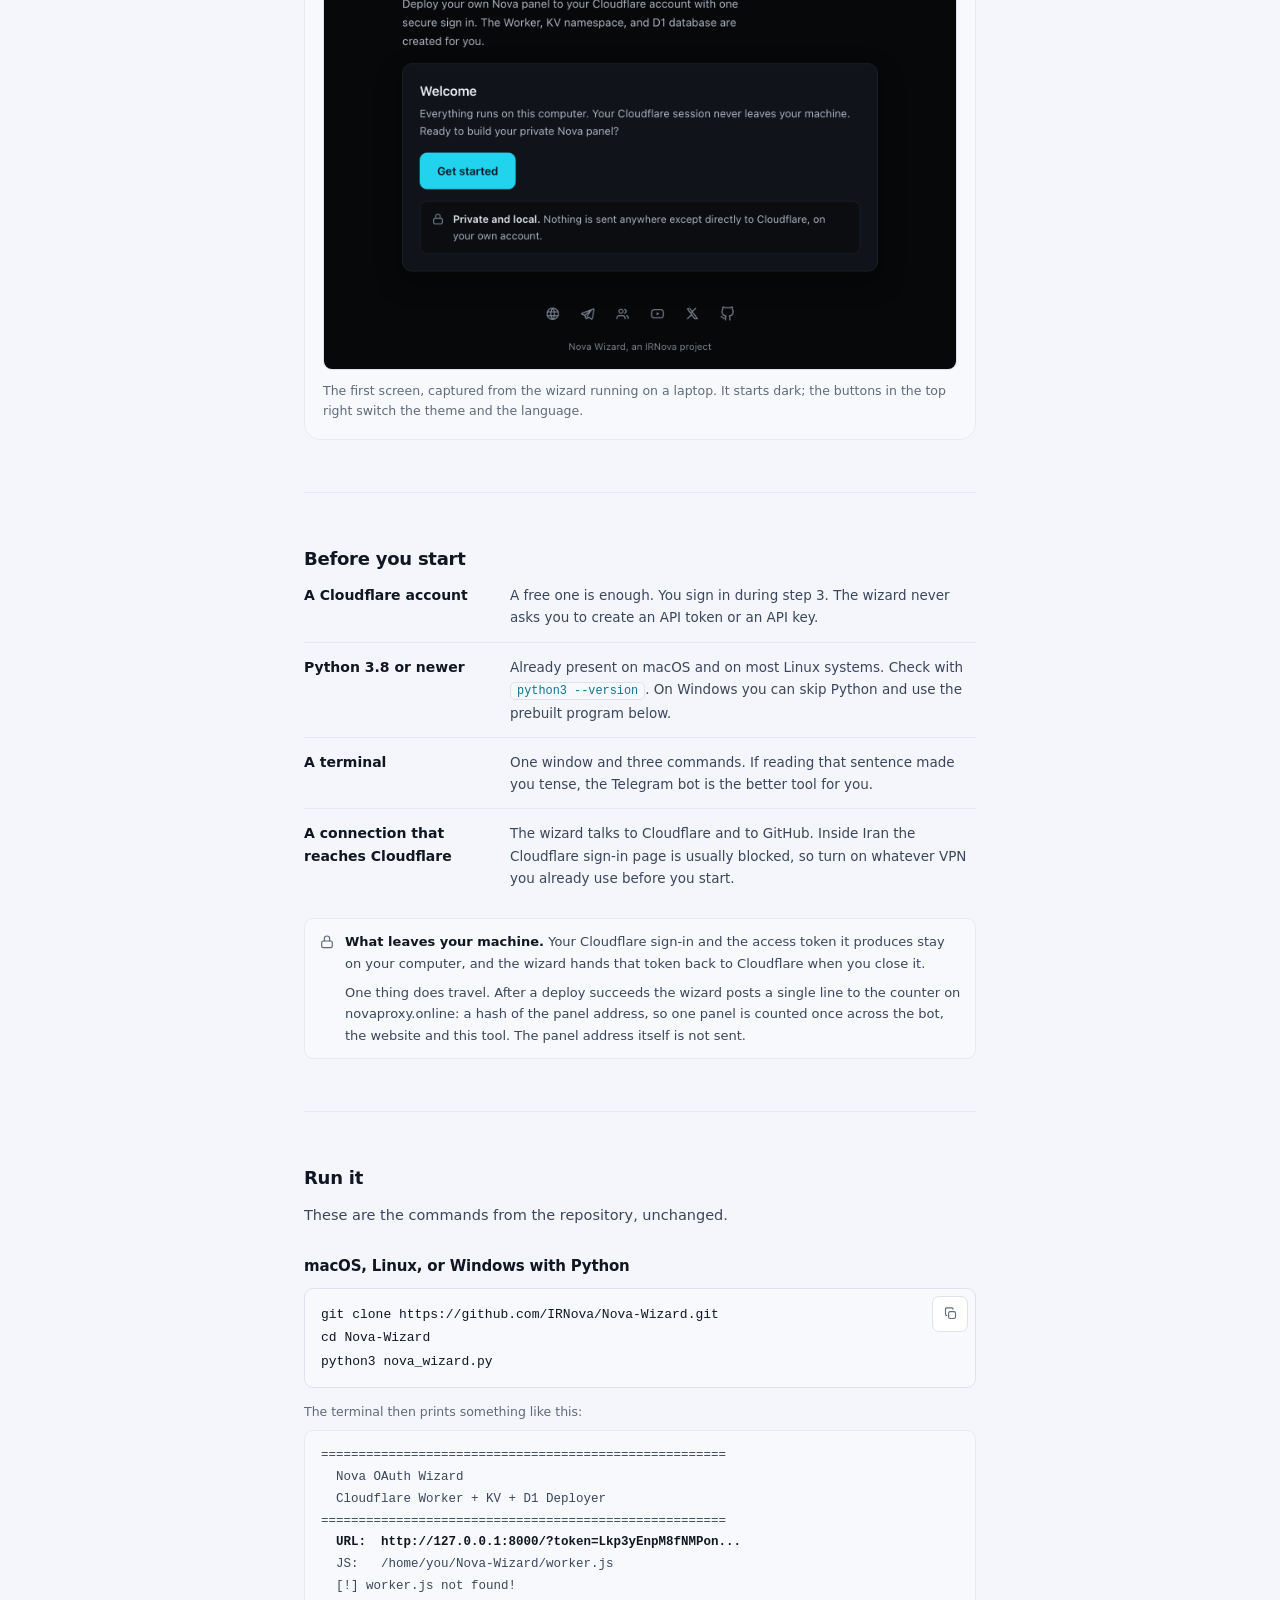
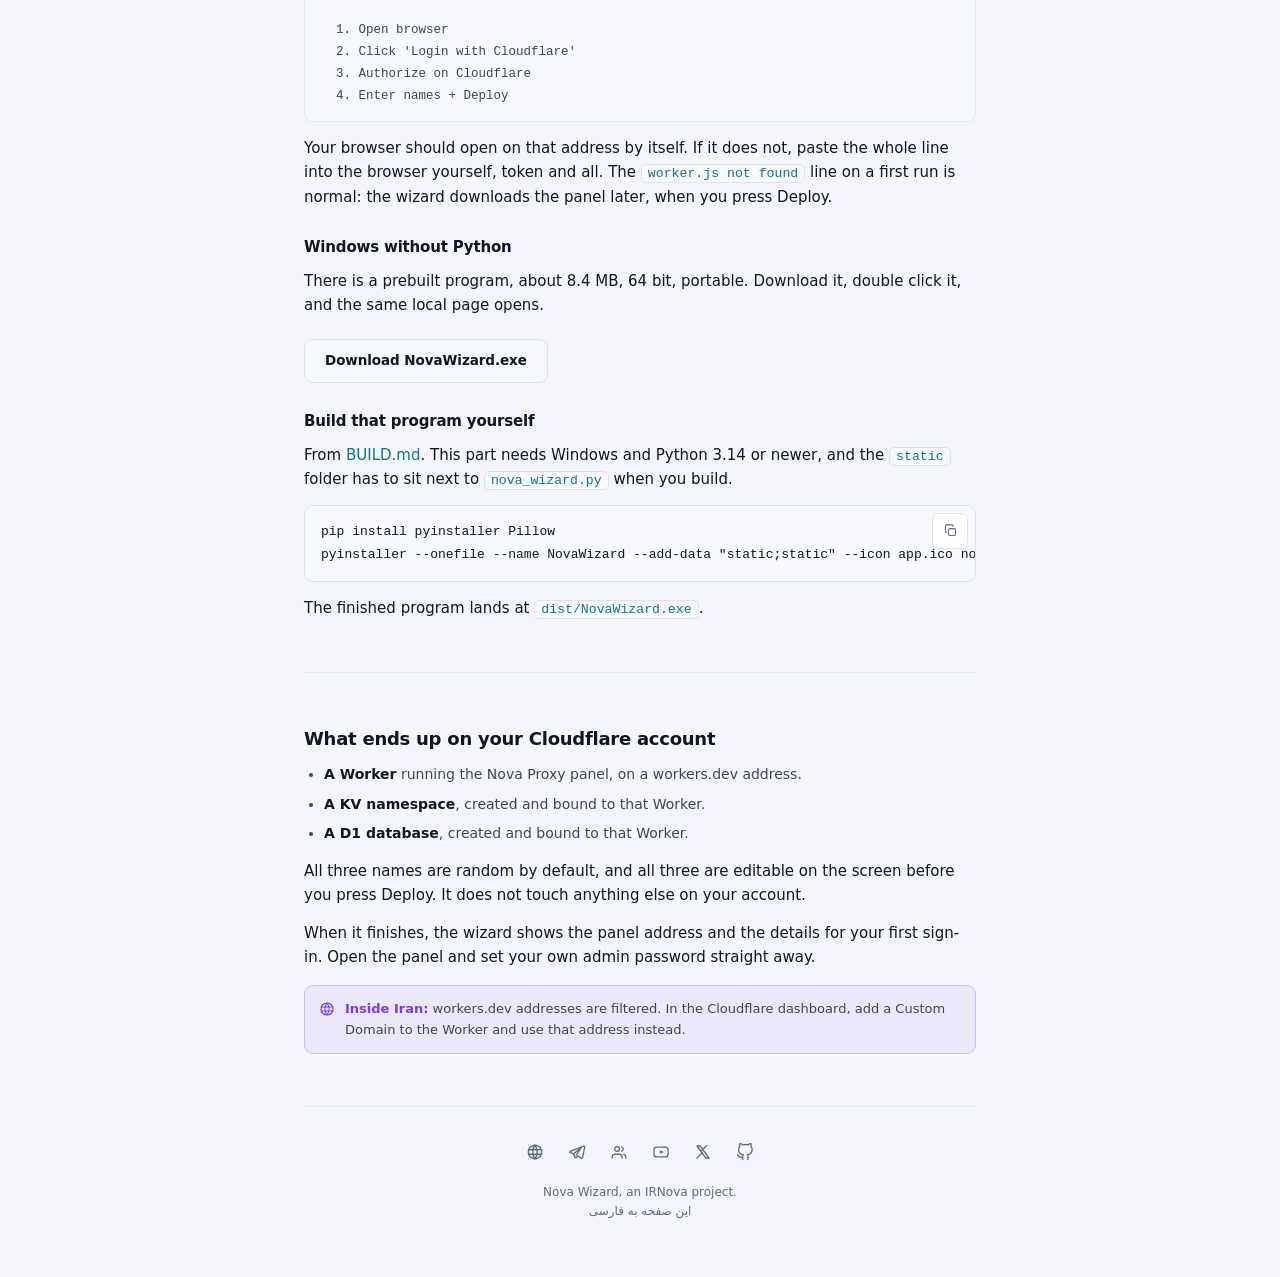
==== commit 5fc092ba: "Point at the panel bot, and stop overstating what stays local The easy-route card linked @NovaServer" ====
--- a/docs/index.html
+++ b/docs/index.html
@@ -46,7 +46,7 @@
   <div class="hero">
     <span class="eyebrow">Local installer, no API token</span>
     <h1>A <span class="grad">Nova</span> panel without Telegram</h1>
-    <p>Nova Wizard runs on your own computer. It opens a page in your browser, you sign in to Cloudflare once, and it builds a Nova Proxy panel on your own Cloudflare account. You do not create an API token, and nothing goes through a server of ours.</p>
+    <p>Nova Wizard runs on your own computer. It opens a page in your browser, you sign in to Cloudflare once, and it builds a Nova Proxy panel on your own Cloudflare account. You do not create an API token, and your Cloudflare sign-in never passes through a server of ours.</p>
     <div class="actions">
       <a class="btn" href="#run">How to run it</a>
       <a class="btn btn-ghost" href="https://github.com/IRNova/Nova-Wizard" target="_blank" rel="noopener noreferrer">Repository</a>
@@ -60,7 +60,7 @@
       <div class="route">
         <h3>The Telegram bot</h3>
         <p>One conversation with a bot. Nothing to install and no terminal. Most people should use this.</p>
-        <a class="go" href="https://t.me/NovaServerInstaller_Bot" target="_blank" rel="noopener noreferrer">Open the bot on Telegram</a>
+        <a class="go" href="https://t.me/IRNovaProxy_Bot" target="_blank" rel="noopener noreferrer">Open the bot on Telegram</a>
       </div>
       <div class="route here">
         <h3>Nova Wizard</h3>
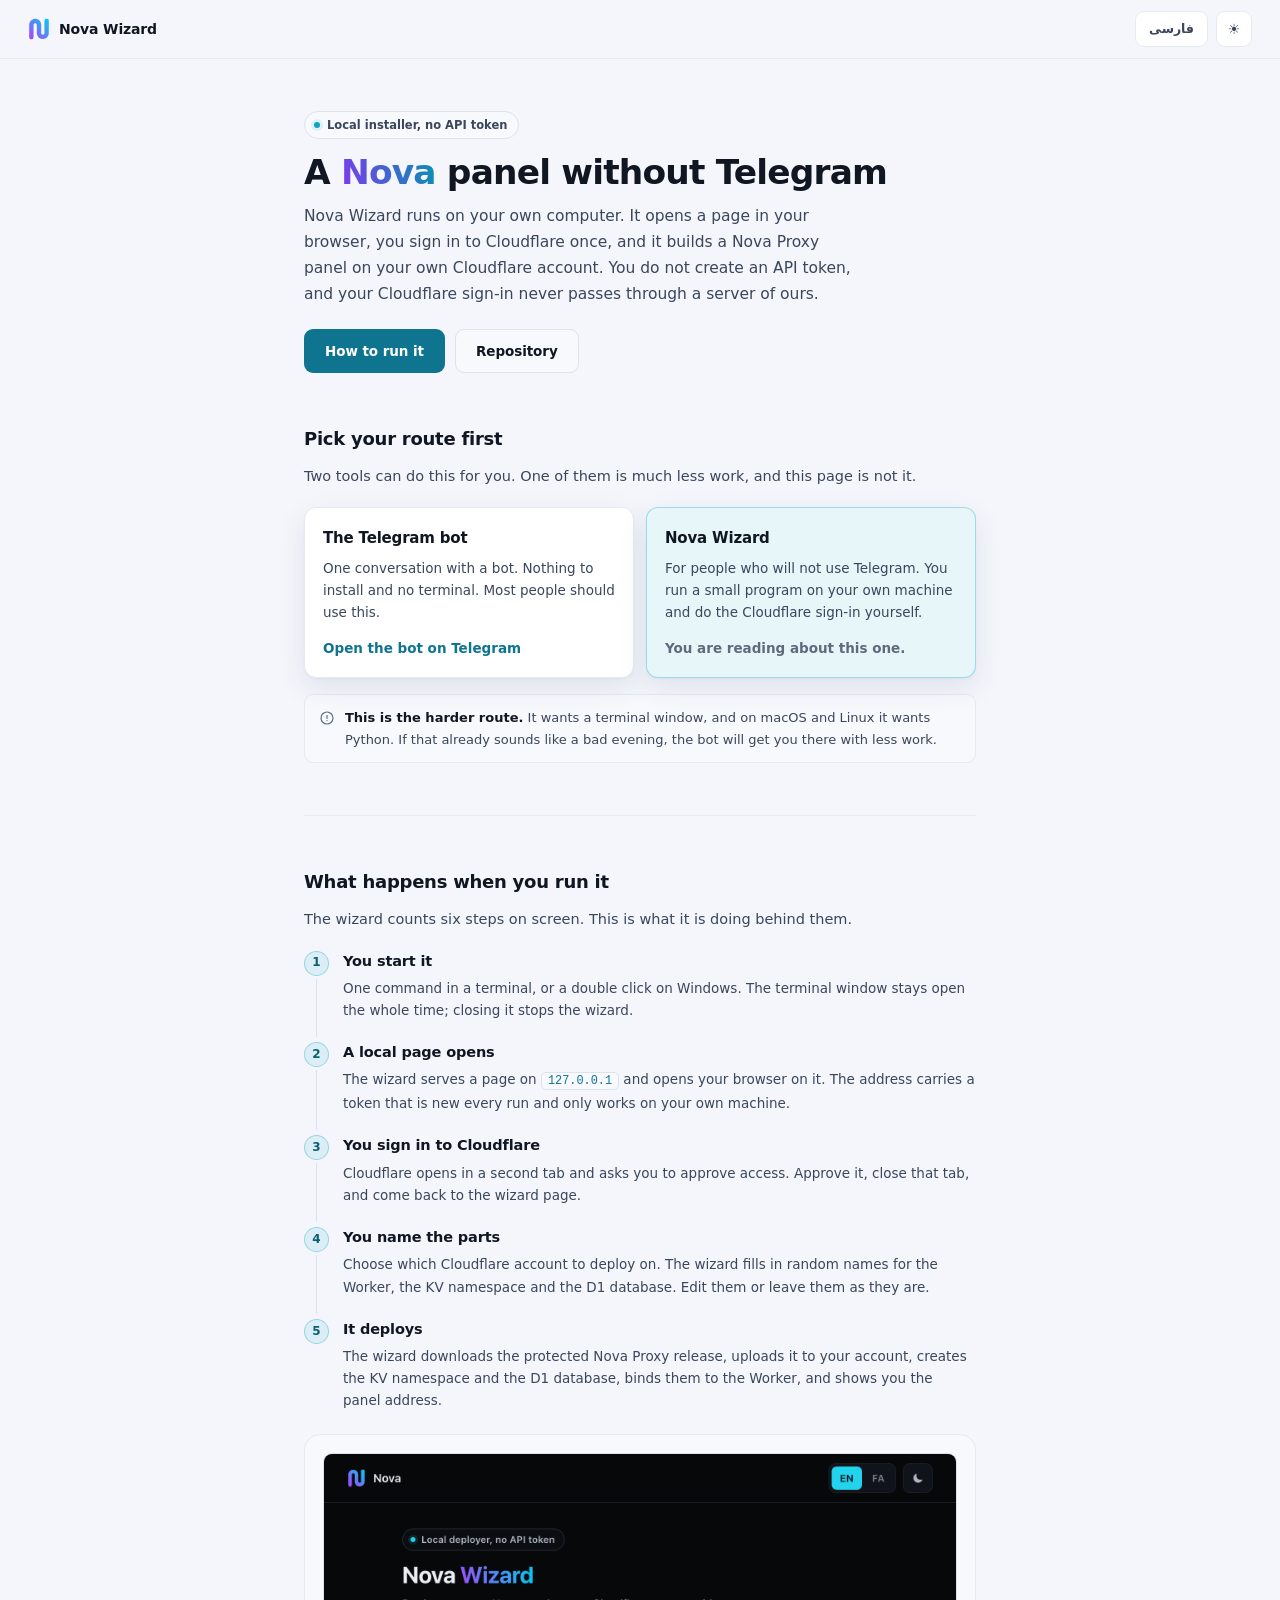
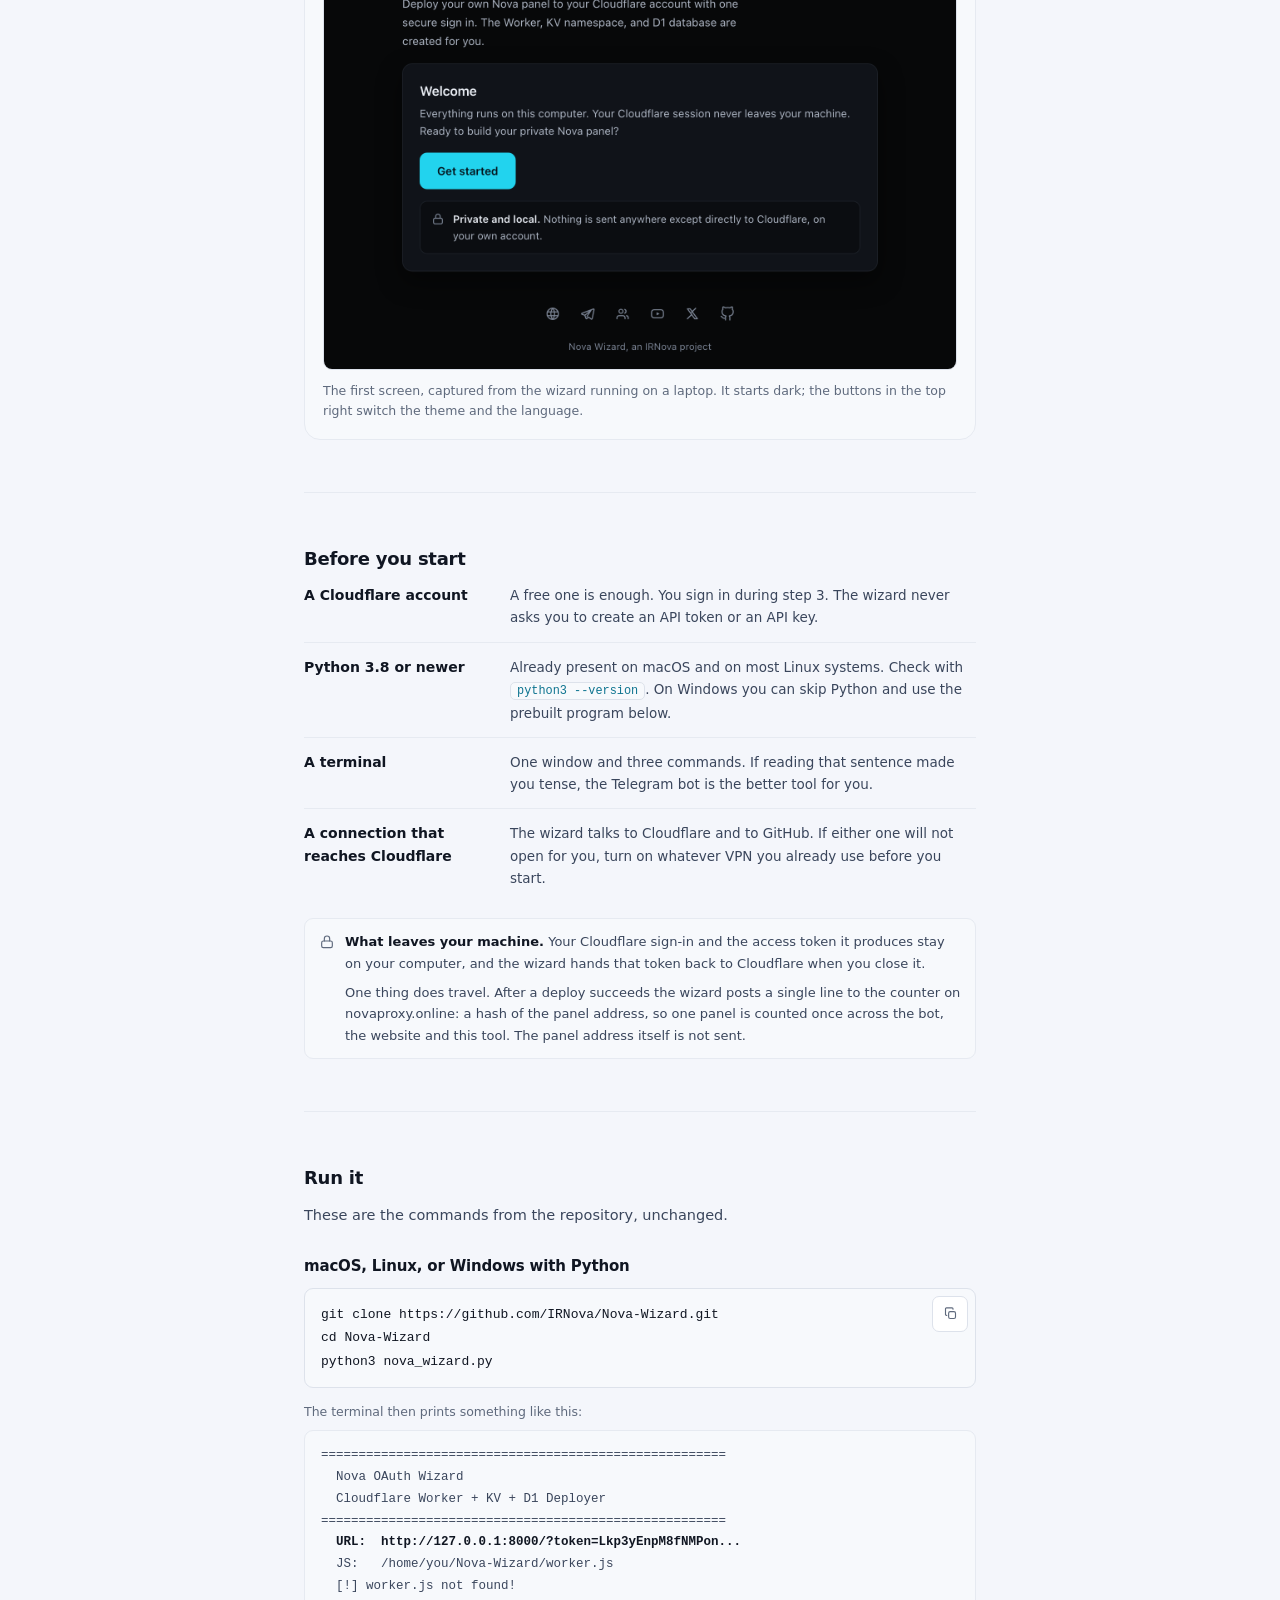
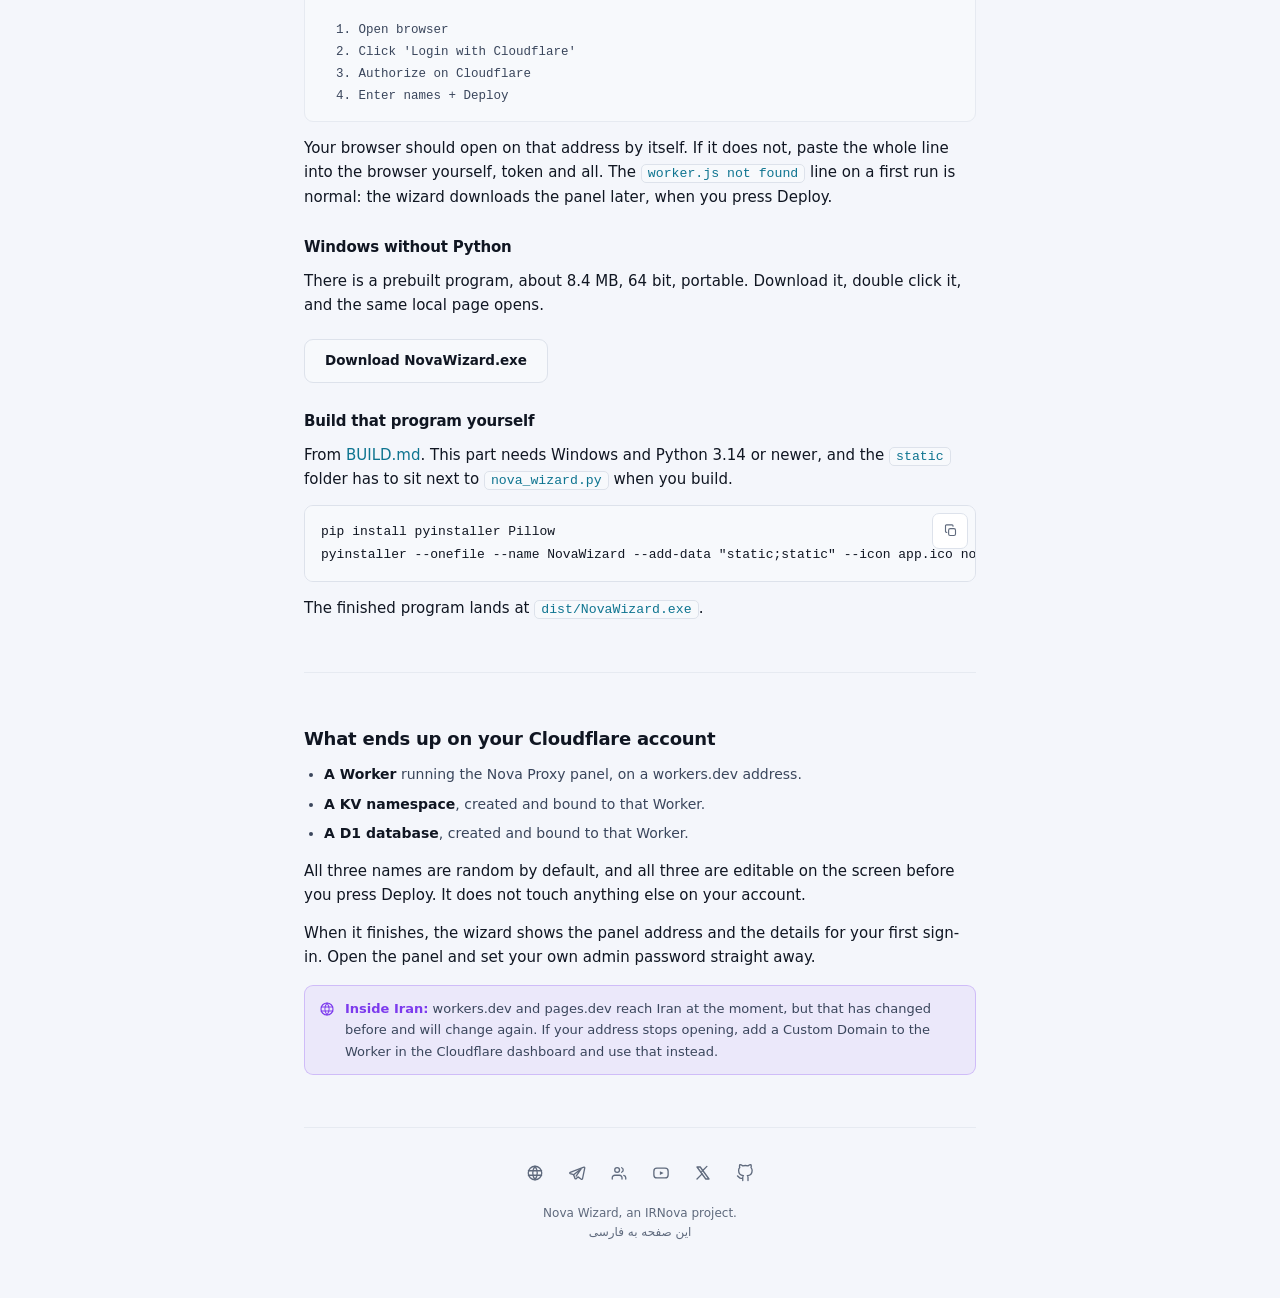
==== commit 131bca3e: "Say what to do if an address stops working, not that it already has The page told readers workers.de" ====
--- a/docs/index.html
+++ b/docs/index.html
@@ -138,7 +138,7 @@
       </div>
       <div>
         <dt>A connection that reaches Cloudflare</dt>
-        <dd>The wizard talks to Cloudflare and to GitHub. Inside Iran the Cloudflare sign-in page is usually blocked, so turn on whatever VPN you already use before you start.</dd>
+        <dd>The wizard talks to Cloudflare and to GitHub. If either one will not open for you, turn on whatever VPN you already use before you start.</dd>
       </div>
     </dl>
     <div class="note">
@@ -206,7 +206,7 @@
     <p>When it finishes, the wizard shows the panel address and the details for your first sign-in. Open the panel and set your own admin password straight away.</p>
     <div class="note iran">
       <svg viewBox="0 0 24 24" fill="none" stroke="currentColor" stroke-width="1.75" stroke-linecap="round" stroke-linejoin="round" aria-hidden="true"><circle cx="12" cy="12" r="9"/><path d="M3.2 9h17.6M3.2 15h17.6"/><path d="M12 3a15 15 0 0 1 0 18 15 15 0 0 1 0-18z"/></svg>
-      <div><b>Inside Iran:</b> workers.dev addresses are filtered. In the Cloudflare dashboard, add a Custom Domain to the Worker and use that address instead.</div>
+      <div><b>Inside Iran:</b> workers.dev and pages.dev reach Iran at the moment, but that has changed before and will change again. If your address stops opening, add a Custom Domain to the Worker in the Cloudflare dashboard and use that instead.</div>
     </div>
   </section>
 
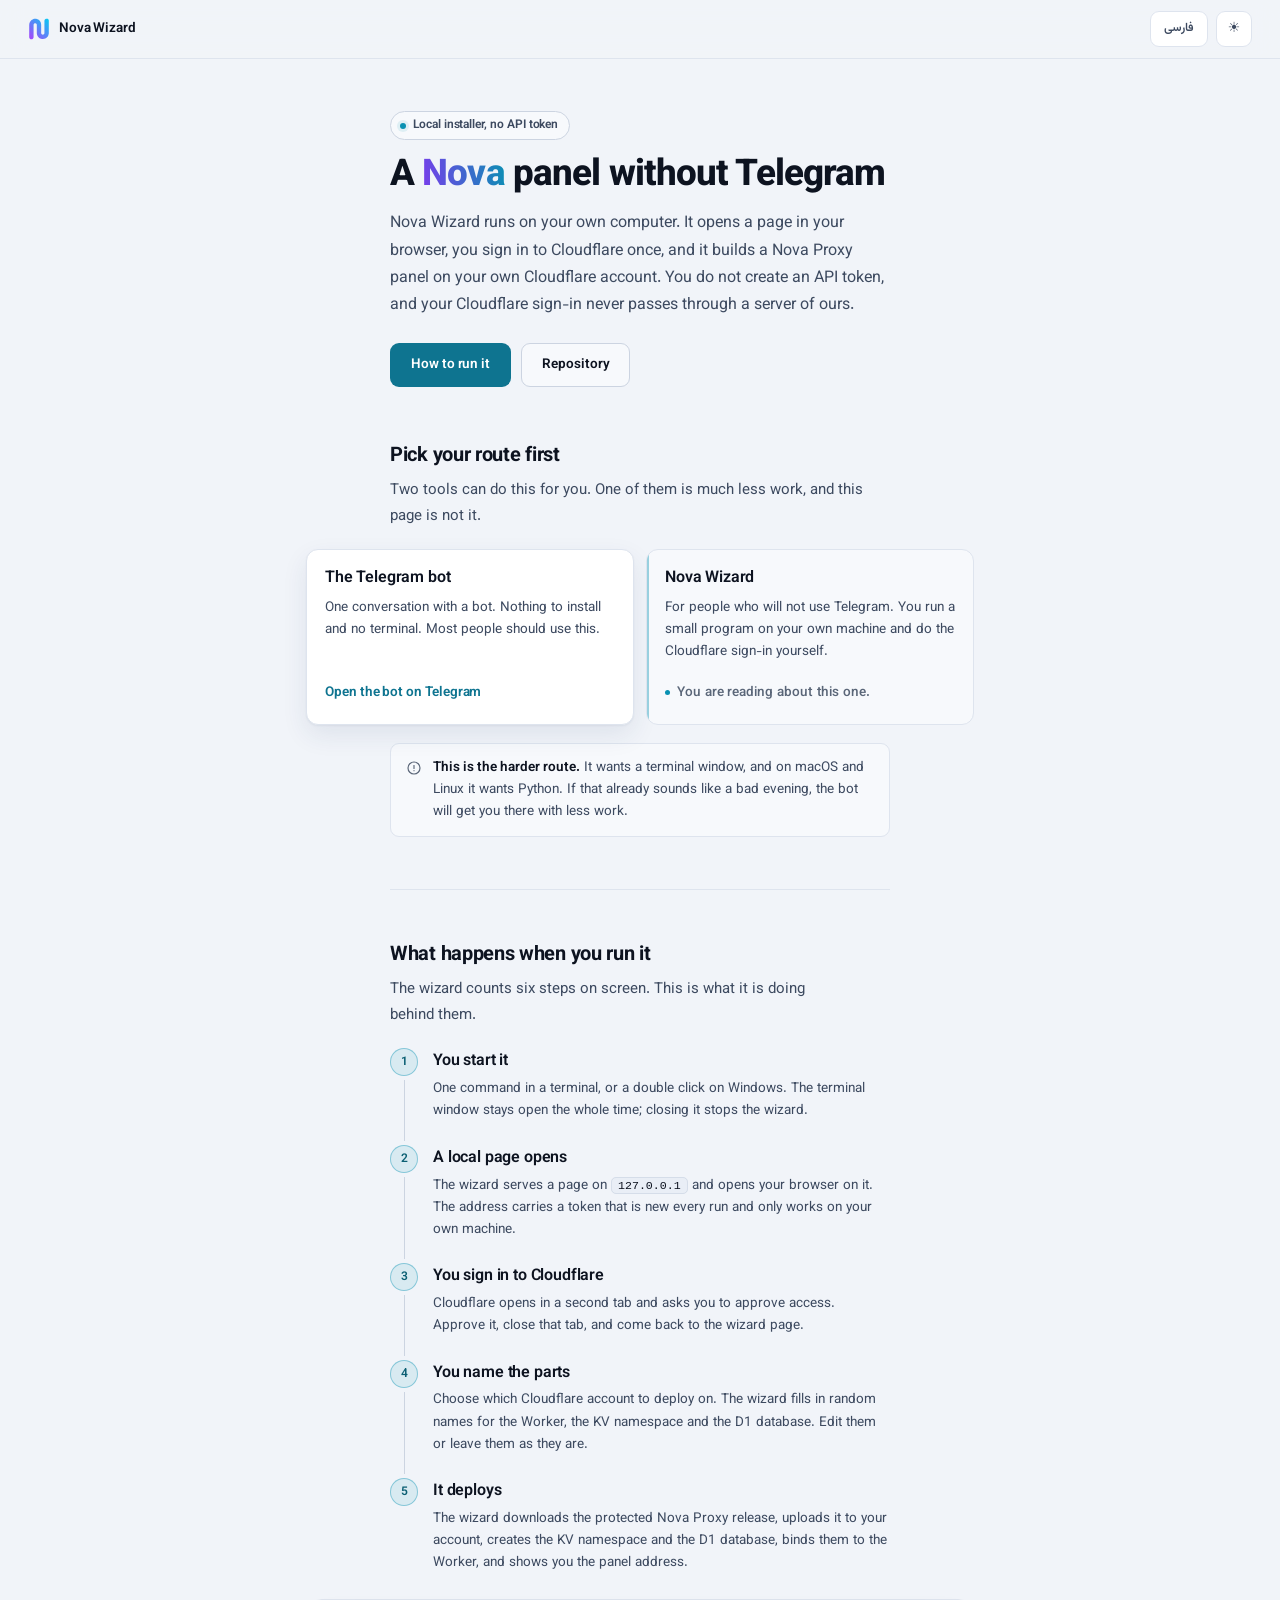
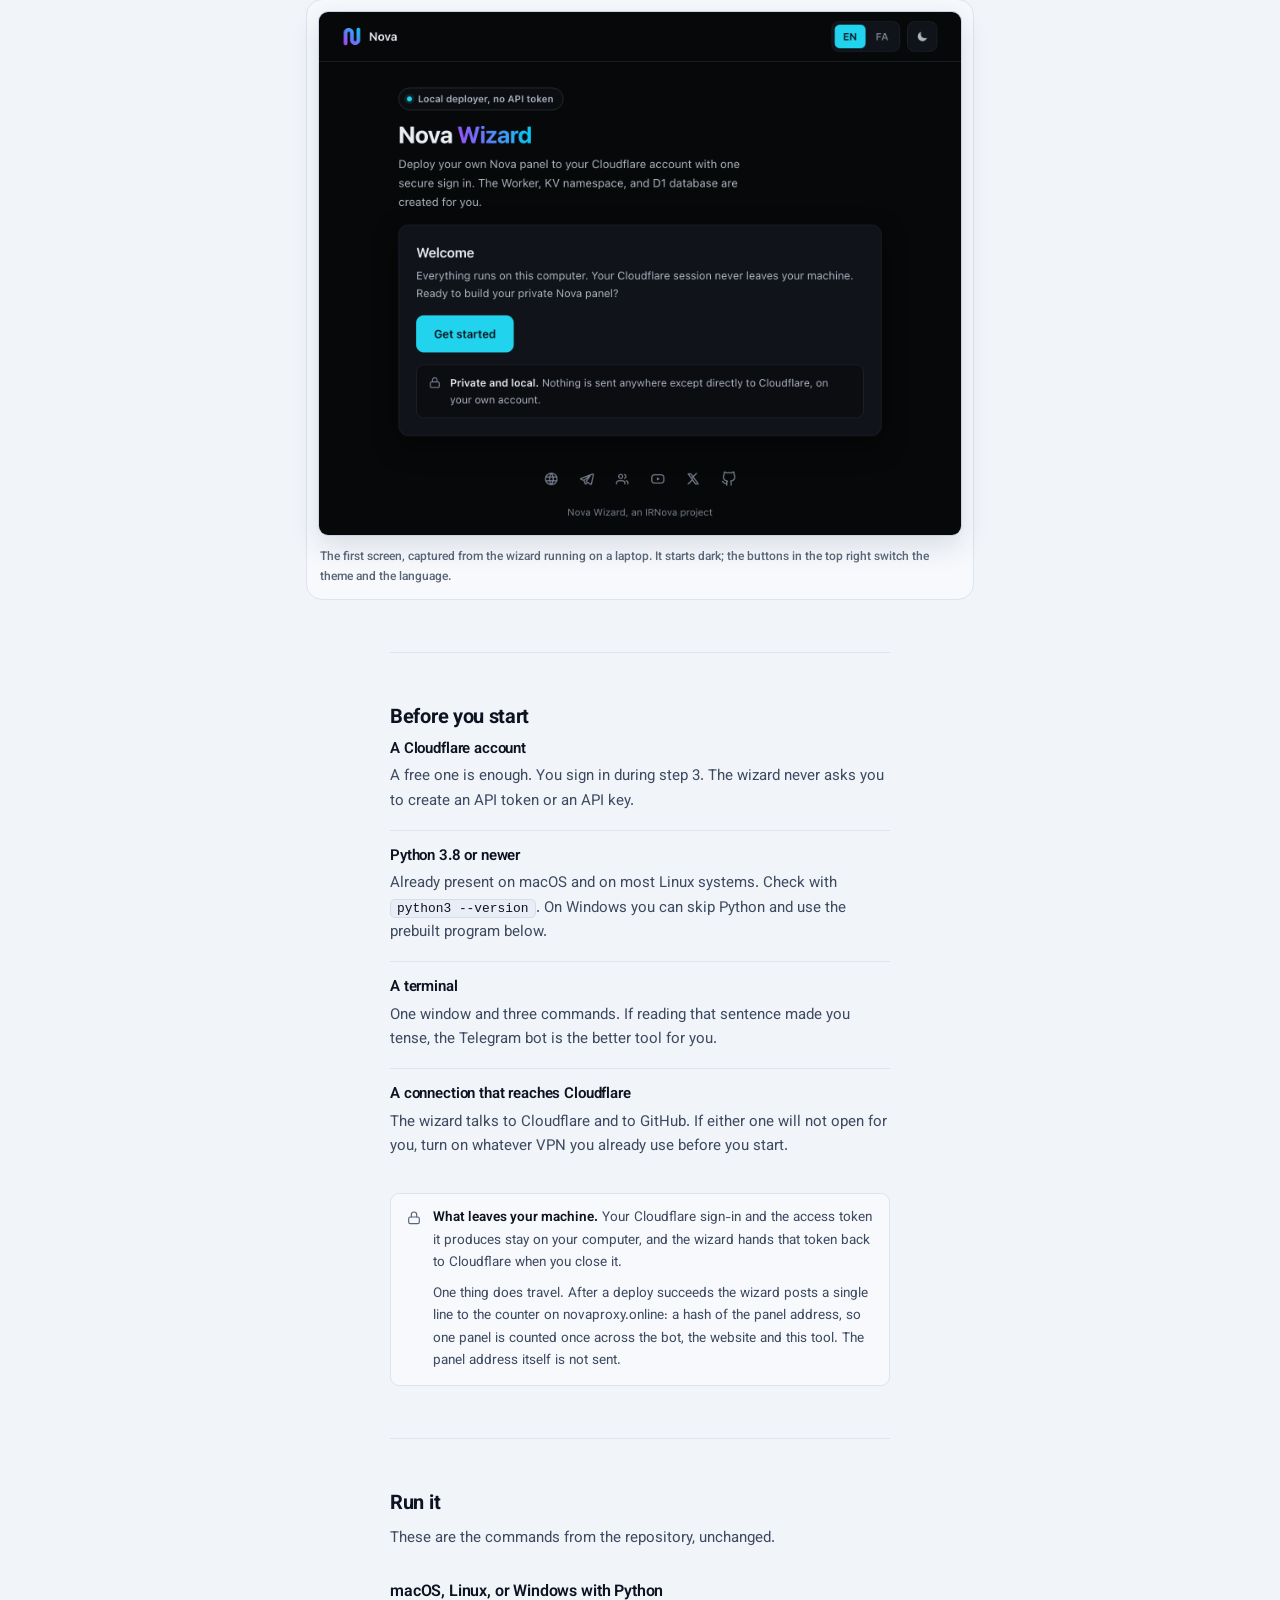
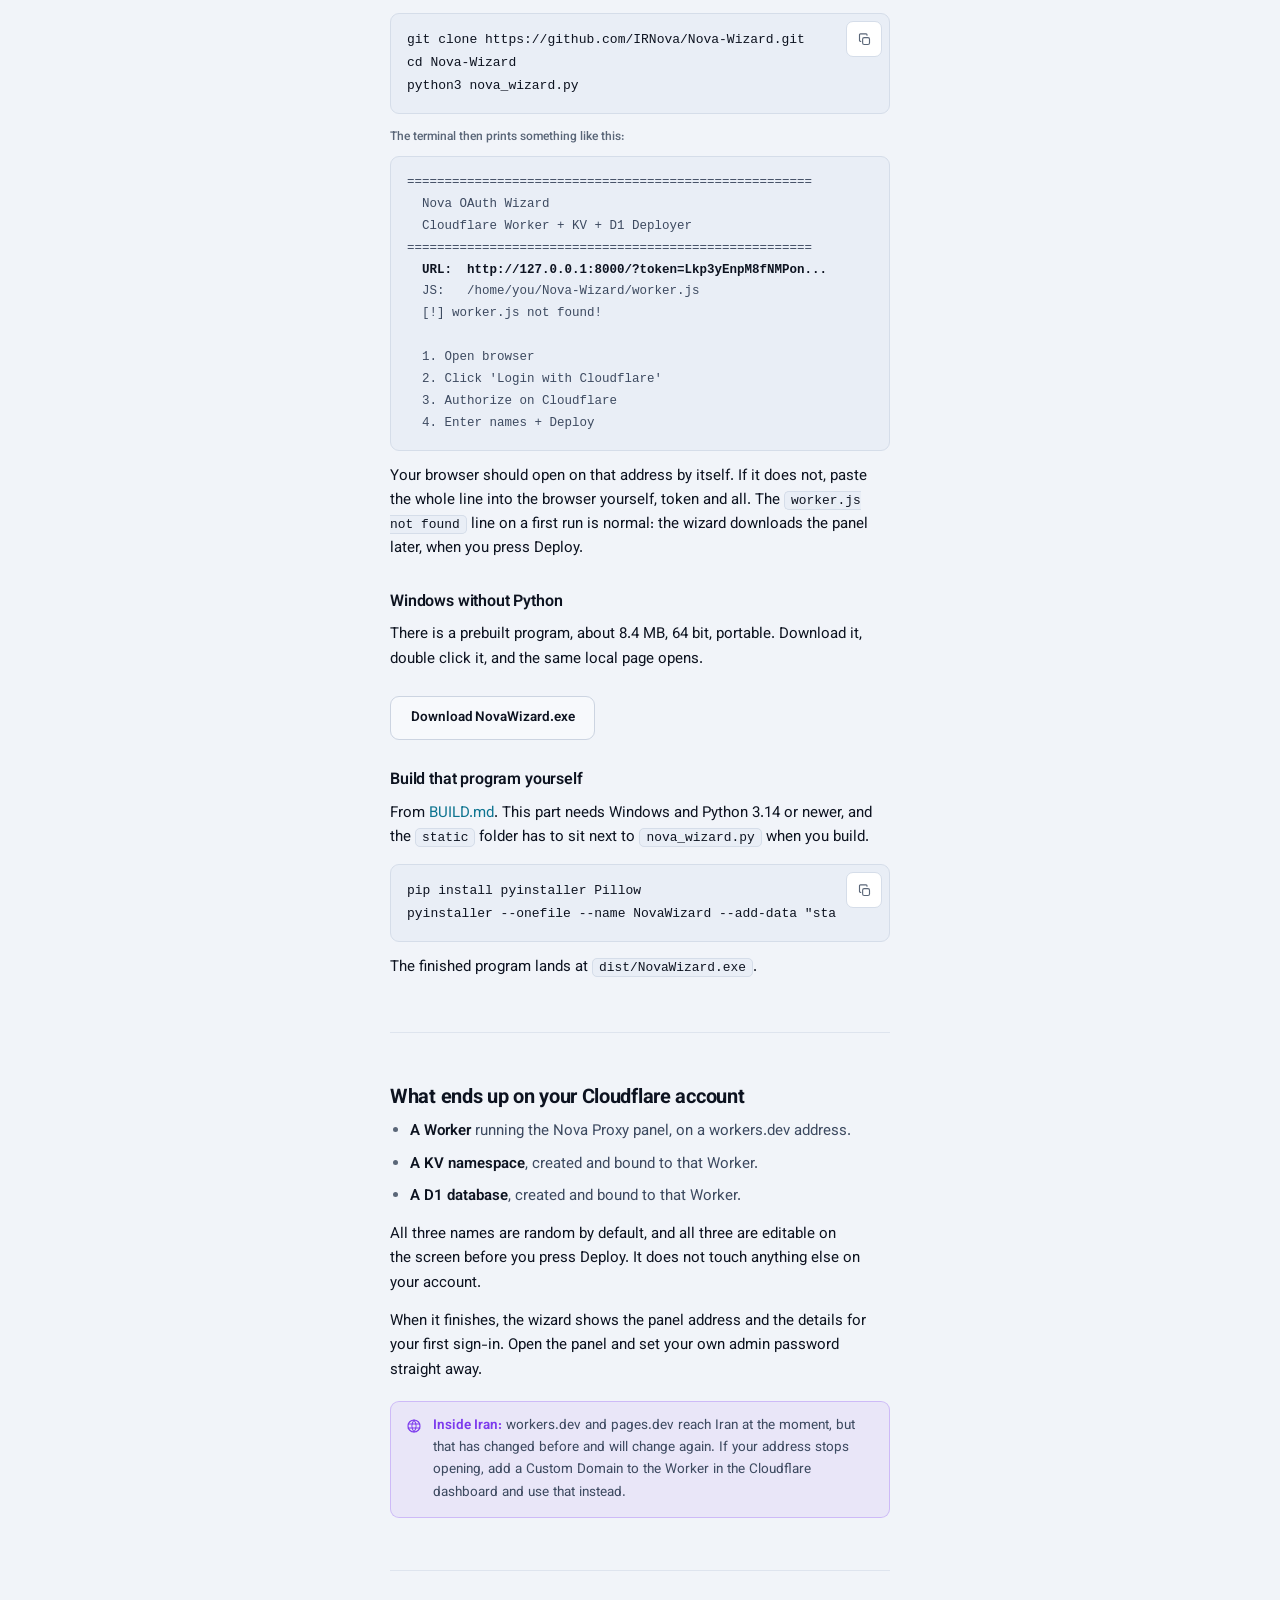
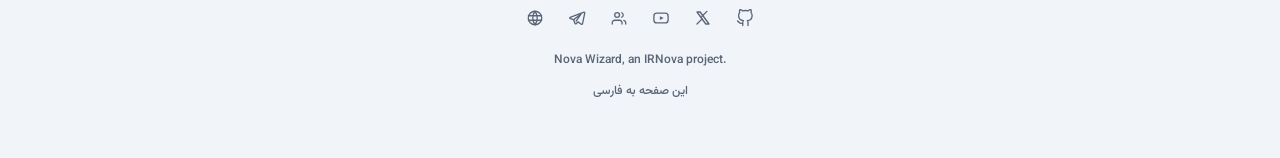
==== commit 1291f188: "Set the page in Vazirmatn, and let the column be the measure Self-host the three Vazirmatn subsets t" ====
--- a/docs/index.html
+++ b/docs/index.html
@@ -4,12 +4,14 @@
 <meta charset="UTF-8" />
 <meta name="viewport" content="width=device-width, initial-scale=1, viewport-fit=cover" />
 <meta name="color-scheme" content="dark light" />
-<meta name="theme-color" content="#070809" />
+<meta name="theme-color" content="#070809" media="(prefers-color-scheme: dark)" />
+<meta name="theme-color" content="#f1f4f9" media="(prefers-color-scheme: light)" />
 <title>Nova Wizard</title>
 <meta name="description" content="Nova Wizard builds a Nova Proxy panel on your own Cloudflare account, from your own computer. The route for people who will not use the Telegram bot." />
 <link rel="icon" href="img/mark.svg" type="image/svg+xml" />
 <link rel="alternate" hreflang="fa" href="fa/" />
 <link rel="alternate" hreflang="en" href="./" />
+<link rel="preload" href="fonts/Vazirmatn-latin.woff2" as="font" type="font/woff2" crossorigin />
 <link rel="stylesheet" href="style.css" />
 <script>
 /* Stamp the theme before first paint: the saved choice, else the operating
@@ -89,7 +91,7 @@
         <span class="num" aria-hidden="true">2</span>
         <div class="body">
           <h3>A local page opens</h3>
-          <p>The wizard serves a page on <code>127.0.0.1</code> and opens your browser on it. The address carries a token that is new every run and only works on your own machine.</p>
+          <p>The wizard serves a page on <code translate="no">127.0.0.1</code> and opens your browser on it. The address carries a token that is new every run and only works on your own machine.</p>
         </div>
       </li>
       <li>
@@ -130,7 +132,7 @@
       </div>
       <div>
         <dt>Python 3.8 or newer</dt>
-        <dd>Already present on macOS and on most Linux systems. Check with <code>python3 --version</code>. On Windows you can skip Python and use the prebuilt program below.</dd>
+        <dd>Already present on macOS and on most Linux systems. Check with <code translate="no">python3 --version</code>. On Windows you can skip Python and use the prebuilt program below.</dd>
       </div>
       <div>
         <dt>A terminal</dt>
@@ -156,7 +158,7 @@
 
     <h3>macOS, Linux, or Windows with Python</h3>
     <div class="code">
-      <pre id="cmd-run"><code>git clone https://github.com/IRNova/Nova-Wizard.git
+      <pre translate="no" id="cmd-run"><code translate="no">git clone https://github.com/IRNova/Nova-Wizard.git
 cd Nova-Wizard
 python3 nova_wizard.py</code></pre>
       <button type="button" class="copy" data-for="cmd-run" aria-label="Copy these commands">
@@ -165,7 +167,7 @@
     </div>
 
     <p class="cap">The terminal then prints something like this:</p>
-    <pre class="term">======================================================
+    <pre translate="no" class="term">======================================================
   Nova OAuth Wizard
   Cloudflare Worker + KV + D1 Deployer
 ======================================================
@@ -177,22 +179,22 @@
   2. Click 'Login with Cloudflare'
   3. Authorize on Cloudflare
   4. Enter names + Deploy</pre>
-    <p>Your browser should open on that address by itself. If it does not, paste the whole line into the browser yourself, token and all. The <code>worker.js not found</code> line on a first run is normal: the wizard downloads the panel later, when you press Deploy.</p>
+    <p>Your browser should open on that address by itself. If it does not, paste the whole line into the browser yourself, token and all. The <code translate="no">worker.js not found</code> line on a first run is normal: the wizard downloads the panel later, when you press Deploy.</p>
 
     <h3>Windows without Python</h3>
-    <p>There is a prebuilt program, about 8.4 MB, 64 bit, portable. Download it, double click it, and the same local page opens.</p>
+    <p>There is a prebuilt program, about 8.4&nbsp;MB, 64&nbsp;bit, portable. Download it, double click it, and the same local page opens.</p>
     <p class="actions"><a class="btn btn-ghost" href="https://github.com/IRNova/Nova-Wizard/releases/download/V1.0.0/NovaWizard.exe">Download NovaWizard.exe</a></p>
 
     <h3>Build that program yourself</h3>
-    <p>From <a href="https://github.com/IRNova/Nova-Wizard/blob/main/BUILD.md" target="_blank" rel="noopener noreferrer">BUILD.md</a>. This part needs Windows and Python 3.14 or newer, and the <code>static</code> folder has to sit next to <code>nova_wizard.py</code> when you build.</p>
+    <p>From <a href="https://github.com/IRNova/Nova-Wizard/blob/main/BUILD.md" target="_blank" rel="noopener noreferrer">BUILD.md</a>. This part needs Windows and Python 3.14 or newer, and the <code translate="no">static</code> folder has to sit next to <code translate="no">nova_wizard.py</code> when you build.</p>
     <div class="code">
-      <pre id="cmd-build"><code>pip install pyinstaller Pillow
+      <pre translate="no" id="cmd-build"><code translate="no">pip install pyinstaller Pillow
 pyinstaller --onefile --name NovaWizard --add-data "static;static" --icon app.ico nova_wizard.py</code></pre>
       <button type="button" class="copy" data-for="cmd-build" aria-label="Copy the build commands">
         <svg viewBox="0 0 24 24" fill="none" stroke="currentColor" stroke-width="1.8" stroke-linecap="round" stroke-linejoin="round" aria-hidden="true"><rect x="9" y="9" width="11" height="11" rx="2.5"/><path d="M6 15H5.5A1.5 1.5 0 0 1 4 13.5v-9A1.5 1.5 0 0 1 5.5 3h9A1.5 1.5 0 0 1 16 4.5V5"/></svg>
       </button>
     </div>
-    <p>The finished program lands at <code>dist/NovaWizard.exe</code>.</p>
+    <p>The finished program lands at <code translate="no">dist/NovaWizard.exe</code>.</p>
   </section>
 
   <section id="result">
--- a/docs/style.css
+++ b/docs/style.css
@@ -1,10 +1,23 @@
 /* Hallmark, macrostructure: Narrative Workflow, tone: utilitarian, anchor hue: cyan
  * Nova Wizard project page. Tokens are lifted verbatim from the wizard's own
  * static/index.html so the page and the tool read as one product. Self-contained:
- * no webfonts, no CDN, no remote images, no network at all.
+ * no CDN, no remote images, no network at all. The typeface is Vazirmatn,
+ * self-hosted below from the same subset files the Nova panel ships.
  * House rule from the panel: the brand gradient is for the Nova mark only.
  * Actions are solid accent, never gradient.
  */
+
+/* ---- typeface ----
+ * Vazirmatn, variable, 400 to 800 in one file per script. Paths are relative
+ * to THIS stylesheet, so both /index.html and /fa/index.html resolve them to
+ * docs/fonts/ without either page needing its own copy of the rule.
+ * The unicode-range split means an English reader never downloads the 46 KB
+ * Arabic file, and a Farsi reader downloads the Latin one only when the page
+ * actually shows Latin (it does: Cloudflare, Python, the commands).
+ */
+@font-face{font-family:'Vazirmatn';src:url('fonts/Vazirmatn-arabic.woff2') format('woff2');font-weight:400 800;font-style:normal;font-display:swap;unicode-range:U+0600-06FF,U+0750-077F,U+08A0-08FF,U+FB50-FDFF,U+FE70-FEFF}
+@font-face{font-family:'Vazirmatn';src:url('fonts/Vazirmatn-latin.woff2') format('woff2');font-weight:400 800;font-style:normal;font-display:swap;unicode-range:U+0000-00FF}
+@font-face{font-family:'Vazirmatn';src:url('fonts/Vazirmatn-latin-ext.woff2') format('woff2');font-weight:400 800;font-style:normal;font-display:swap;unicode-range:U+0100-024F}
 
 /* ---- tokens: dark is the base, exactly as the wizard ships it ---- */
 :root{
@@ -26,13 +39,55 @@
   --nav:rgba(7,8,9,.82);
   --mark:linear-gradient(80deg,#9d4efb 0%,#02cdf3 100%);
   --radius:12px; --r-sm:9px; --r-lg:16px; --sp:14px;
-  --font:system-ui,-apple-system,'Segoe UI',Roboto,'Helvetica Neue',Arial,sans-serif;
+  /* Code sits ON the page, not in a card, so it is pitched one notch away
+     from the page rather than borrowing a card surface. */
+  --code-bg:#0c0f14; --code-bd:#1f242c; --inline-bg:#11151b;
+  --img-shadow:0 10px 30px rgba(0,0,0,.45);
+
+  --font:'Vazirmatn',system-ui,-apple-system,'Segoe UI',Roboto,'Helvetica Neue',Arial,sans-serif;
   --font-fa:'Vazirmatn','Segoe UI',Tahoma,system-ui,Arial,sans-serif;
   --font-mono:ui-monospace,SFMono-Regular,'SF Mono',Menlo,Consolas,'Liberation Mono',monospace;
   --ease:cubic-bezier(.23,1,.32,1);
-  /* page-only additions */
-  --col:720px; --gutter:clamp(16px,5vw,24px);
+
+  /* ---- type scale ----
+   * Five text sizes, not ten. Hierarchy is carried by weight and colour as
+   * much as by size, which is the point of a 400-to-800 variable face.
+   * 12 meta / 13.5 support / 15 body / 16 heading / 20 section / display.
+   */
+  --t-meta:12px; --t-sm:13.5px; --t-body:15px; --t-h3:16px; --t-h2:20px;
+  --t-h1:clamp(1.85rem,5.4vw,2.3rem);
+  --t-code:13px; --t-term:12.5px;
+
+  /* Latin line heights and tracking. The Farsi root below replaces every one
+     of these, so no RTL text ever inherits a value chosen for Latin. */
+  --lh-body:1.62; --lh-sm:1.65; --lh-lead:1.7;
+  --lh-h1:1.14; --lh-h2:1.3; --lh-h3:1.36; --lh-code:1.75;
+  --ls-h1:-.024em; --ls-h2:-.015em; --ls-h3:-.01em; --ls-ui:-.005em;
+
+  /* ---- geometry ----
+   * The column is the measure. At 15px Vazirmatn a 500px content width runs
+   * about 75 characters, which is where a runbook stays comfortable. Two
+   * things genuinely need more room than that and step out of it by --bleed
+   * on a wide screen: the route fork, which has to hold two cards side by
+   * side to read as a fork at all, and the screenshot. Code blocks stay in
+   * the column and scroll, so that every caption and heading still lines up
+   * with the block it belongs to.
+   */
+  --col:548px; --gutter:clamp(16px,5vw,24px);
   --gap-sec:clamp(34px,6vw,52px);
+  --bleed:84px;
+}
+/* ---- Farsi ----
+ * Vazirmatn is a Persian typeface first. Persian words carry more detail per
+ * em than Latin (dots, hooks, the joined baseline), so the script wants a
+ * fraction more size, noticeably more leading, and no negative tracking at
+ * all: tightening a joined script pulls letters into each other.
+ */
+html[lang='fa']{
+  --t-meta:12.5px; --t-sm:14px; --t-body:15.5px; --t-h3:16.5px; --t-h2:20.5px;
+  --lh-body:1.85; --lh-sm:1.9; --lh-lead:1.9;
+  --lh-h1:1.5; --lh-h2:1.55; --lh-h3:1.62;
+  --ls-h1:normal; --ls-h2:normal; --ls-h3:normal; --ls-ui:normal;
 }
 /* The light set is written once. The inline script in each page stamps
    data-theme on <html> from the saved choice, or from the operating system
@@ -40,41 +95,51 @@
    which is the wizard's own default. */
 :root[data-theme='light']{
   color-scheme:light;
-  --bg:#f4f6fb; --panel:#ffffff; --card:#ffffff; --card2:#f7f9fc; --field:#f7f9fc;
-  --bd:#e6eaf1; --bd2:#dde2eb;
-  --tx:#101622; --tx2:#3a465c; --mu:#5f6a7d;
-  --ac:#0ea5c4; --ac2:#7c3aed; --ok:#047857; --dg:#dc2626; --wn:#b45309;
-  --ac-fill:#0e7490; --ac-fill-h:#0b6a83; --ac-ink:#ffffff; --link:#0e7490;
-  --ac-soft:rgba(14,165,196,.10); --ac-line:rgba(14,165,196,.34); --ac-deep:#0b5f73;
+  /* The paper is a shade deeper than it was, so white cards read as raised
+     instead of dissolving, and the borders are a step stronger so structure
+     survives on a bright screen. */
+  --bg:#f1f4f9; --panel:#ffffff; --card:#ffffff; --card2:#f7f9fc; --field:#f7f9fc;
+  --bd:#dee4ee; --bd2:#ccd4e1;
+  --tx:#0d1320; --tx2:#3d4a60; --mu:#5a6678;
+  --ac:#0891b2; --ac2:#7c3aed; --ok:#047857; --dg:#b91c1c; --wn:#b45309;
+  --ac-fill:#0e7490; --ac-fill-h:#0b6274; --ac-ink:#ffffff; --link:#0e7490;
+  --ac-soft:rgba(8,145,178,.10); --ac-line:rgba(8,145,178,.40); --ac-deep:#0b5f73;
   --v-soft:rgba(124,58,237,.07);  --v-line:rgba(124,58,237,.26); --v-ink:#7c3aed;
   --ok-soft:rgba(4,120,87,.08);   --ok-line:rgba(4,120,87,.26);
-  --dg-soft:rgba(220,38,38,.07);  --dg-line:rgba(220,38,38,.26);
+  --dg-soft:rgba(185,28,28,.07);  --dg-line:rgba(185,28,28,.26);
   --ring:rgba(8,145,178,.28);
   --focus:#0b5f73;
-  --shadow:0 1px 2px rgba(20,40,80,.04),0 10px 28px rgba(40,60,110,.10);
-  --nav:rgba(244,246,251,.86);
+  --shadow:0 1px 2px rgba(20,40,80,.05),0 10px 26px rgba(30,50,95,.09);
+  --nav:rgba(241,244,249,.86);
   --mark:linear-gradient(80deg,#7c3aed 0%,#0891b2 100%);
+  --code-bg:#e9eef6; --code-bd:#d5dde9; --inline-bg:#e9eef6;
+  --img-shadow:0 10px 28px rgba(30,50,95,.14);
 }
 
 *{box-sizing:border-box;-webkit-tap-highlight-color:transparent}
 html,body{margin:0;padding:0;overflow-x:clip}
 body{
   background:var(--bg);color:var(--tx);font-family:var(--font);
-  font-size:15px;line-height:1.6;min-height:100vh;
+  font-size:var(--t-body);line-height:var(--lh-body);min-height:100vh;
+  font-optical-sizing:auto;
   -webkit-font-smoothing:antialiased;text-rendering:optimizeLegibility;
 }
-html[lang='fa'] body{font-family:var(--font-fa);line-height:1.85}
+html[lang='fa'] body{font-family:var(--font-fa)}
+a,button{touch-action:manipulation}
 a{color:var(--link);text-decoration:none}
 a:hover{text-decoration:underline}
 :focus-visible{outline:2px solid var(--focus);outline-offset:2px;border-radius:4px}
 button{font:inherit;color:inherit}
 img{max-width:100%}
 p{text-wrap:pretty}
+/* A long host name or path inside a sentence must not push the page sideways
+   on a 390px screen. Commands live in .term and .code, which scroll instead. */
+p,dd,li,.note div,figcaption{overflow-wrap:break-word}
 
 .skip{
   position:absolute;inset-inline-start:-9999px;top:8px;z-index:60;
   background:var(--card);border:1px solid var(--bd2);border-radius:var(--r-sm);
-  padding:9px 14px;font-size:13px;font-weight:600;color:var(--tx);
+  padding:9px 14px;font-size:var(--t-sm);font-weight:600;color:var(--tx);
 }
 .skip:focus{inset-inline-start:12px;text-decoration:none}
 
@@ -83,18 +148,22 @@
   position:sticky;top:0;z-index:20;display:flex;align-items:center;
   justify-content:space-between;gap:14px;
   padding:11px clamp(16px,5vw,28px);
+  padding-inline-start:max(clamp(16px,5vw,28px),env(safe-area-inset-left));
+  padding-inline-end:max(clamp(16px,5vw,28px),env(safe-area-inset-right));
   background:var(--nav);backdrop-filter:blur(14px);-webkit-backdrop-filter:blur(14px);
   border-bottom:1px solid var(--bd);
 }
-.logo{display:flex;align-items:center;gap:9px;font-weight:600;font-size:14px;letter-spacing:-.01em;color:var(--tx)}
+.logo{
+  display:flex;align-items:center;gap:9px;min-height:26px;
+  font-size:var(--t-sm);font-weight:600;letter-spacing:var(--ls-h3);color:var(--tx);
+}
 .logo:hover{text-decoration:none}
 .logo svg{width:22px;height:22px;display:block;flex:0 0 auto}
-html[lang='fa'] .logo{letter-spacing:normal}
 .controls{display:inline-flex;align-items:center;gap:8px}
 .pill{
   display:inline-flex;align-items:center;justify-content:center;height:36px;padding:0 13px;
   border-radius:var(--r-sm);border:1px solid var(--bd);background:var(--card);
-  color:var(--tx2);font-size:12.5px;font-weight:600;
+  color:var(--tx2);font-size:var(--t-meta);font-weight:600;letter-spacing:var(--ls-ui);
   transition:color .13s var(--ease),border-color .13s var(--ease);
 }
 .pill:hover{color:var(--tx);border-color:var(--bd2);text-decoration:none}
@@ -108,27 +177,32 @@
 .theme:active{transform:scale(.96)}
 
 /* ---- page column ---- */
-.wrap{max-width:var(--col);margin:0 auto;padding:clamp(30px,6vw,52px) var(--gutter) 56px}
+.wrap{
+  max-width:var(--col);margin:0 auto;
+  padding:clamp(30px,6vw,52px) var(--gutter) calc(56px + env(safe-area-inset-bottom));
+  padding-inline-start:max(var(--gutter),env(safe-area-inset-left));
+  padding-inline-end:max(var(--gutter),env(safe-area-inset-right));
+}
 section{margin-top:var(--gap-sec);scroll-margin-top:74px}
+section>h2{
+  font-size:var(--t-h2);font-weight:700;letter-spacing:var(--ls-h2);
+  line-height:var(--lh-h2);margin:0 0 9px;
+  padding-top:var(--gap-sec);border-top:1px solid var(--bd);
+}
+section:first-of-type>h2{border-top:0;padding-top:0}
 section>h3{
-  font-size:15px;font-weight:600;letter-spacing:-.012em;margin:26px 0 10px;
-  color:var(--tx);
-}
-html[lang='fa'] section>h3{letter-spacing:normal}
-section>h2{
-  font-size:18px;font-weight:600;letter-spacing:-.014em;margin:0 0 10px;
-  padding-top:var(--gap-sec);border-top:1px solid var(--bd);
-}
-html[lang='fa'] section>h2{letter-spacing:normal}
-section:first-of-type>h2{border-top:0;padding-top:0}
-.lead{color:var(--tx2);margin:0 0 18px;font-size:14.5px;line-height:1.7}
+  font-size:var(--t-h3);font-weight:600;letter-spacing:var(--ls-h3);
+  line-height:var(--lh-h3);margin:30px 0 10px;color:var(--tx);
+}
+.lead{color:var(--tx2);margin:0 0 20px;line-height:var(--lh-lead)}
 p{margin:0 0 14px}
 p:last-child{margin-bottom:0}
 
 /* ---- opening ---- */
+.hero{padding-bottom:4px}
 .eyebrow{
   display:inline-flex;align-items:center;gap:7px;
-  font-size:11.5px;font-weight:600;color:var(--tx2);
+  font-size:var(--t-meta);font-weight:600;color:var(--tx2);letter-spacing:var(--ls-ui);
   padding:4px 11px 4px 9px;border-radius:999px;
   border:1px solid var(--bd2);background:var(--card2);
 }
@@ -138,19 +212,18 @@
 }
 [dir='rtl'] .eyebrow{padding:4px 9px 4px 11px}
 h1{
-  font-size:clamp(1.7rem,5.2vw,2.15rem);font-weight:700;letter-spacing:-.024em;
-  line-height:1.16;margin:14px 0 10px;text-wrap:balance;
+  font-size:var(--t-h1);font-weight:800;letter-spacing:var(--ls-h1);
+  line-height:var(--lh-h1);margin:16px 0 12px;text-wrap:balance;
   overflow-wrap:anywhere;min-width:0;
 }
-html[lang='fa'] h1{letter-spacing:normal;line-height:1.5}
 .grad{background:var(--mark);-webkit-background-clip:text;background-clip:text;color:transparent}
-.hero p{color:var(--tx2);margin:0;max-width:56ch;font-size:15.5px;line-height:1.68}
-
-.actions{display:flex;flex-wrap:wrap;gap:10px;margin-top:22px}
+.hero p{color:var(--tx2);margin:0;font-size:var(--t-h3);line-height:var(--lh-lead)}
+
+.actions{display:flex;flex-wrap:wrap;gap:10px;margin-top:24px}
 .btn{
   display:inline-flex;align-items:center;justify-content:center;gap:8px;
   height:44px;padding:0 20px;border-radius:var(--r-sm);
-  font-size:13.5px;font-weight:600;letter-spacing:-.005em;
+  font-size:var(--t-sm);font-weight:600;letter-spacing:var(--ls-ui);
   background:var(--ac-fill);color:var(--ac-ink);border:1px solid transparent;
   cursor:pointer;white-space:nowrap;
   transition:background .13s var(--ease),transform .13s var(--ease),border-color .13s var(--ease),color .13s var(--ease);
@@ -159,32 +232,52 @@
 .btn:active{transform:scale(.985)}
 .btn-ghost{background:var(--card2);border-color:var(--bd2);color:var(--tx)}
 .btn-ghost:hover{background:var(--card2);border-color:var(--mu);color:var(--tx)}
-html[lang='fa'] .btn{letter-spacing:normal}
-
-/* ---- the fork: two balanced routes ---- */
-.fork{display:grid;grid-template-columns:repeat(auto-fit,minmax(min(100%,250px),1fr));gap:12px}
+
+/* ---- the fork: two routes, and only one of them is a door ----
+ * The copy says most people should take the bot. So the bot card is the one
+ * that is raised and has a link in it; the card you are already standing in
+ * is recessed and marked, not decorated. A tint on the current card would
+ * pull the eye to the route the page itself says is the harder one.
+ */
+.fork{display:grid;grid-template-columns:repeat(auto-fit,minmax(min(100%,230px),1fr));gap:12px}
 .route{
   display:flex;flex-direction:column;
   background:var(--card);border:1px solid var(--bd);border-radius:var(--radius);
   box-shadow:var(--shadow);padding:18px;
 }
-.route h3{font-size:15px;font-weight:600;letter-spacing:-.012em;margin:0 0 7px}
-html[lang='fa'] .route h3{letter-spacing:normal}
-.route p{color:var(--tx2);font-size:13.5px;line-height:1.65;margin:0 0 14px}
-.route .go{margin-top:auto;font-size:13.5px;font-weight:600}
-.route.here{border-color:var(--ac-line);background:linear-gradient(var(--ac-soft),var(--ac-soft)),var(--card)}
-.route.here .go{color:var(--mu);font-weight:600}
+.route h3{
+  font-size:var(--t-h3);font-weight:600;letter-spacing:var(--ls-h3);
+  line-height:var(--lh-h3);margin:0 0 7px;
+}
+.route p{color:var(--tx2);font-size:var(--t-sm);line-height:var(--lh-sm);margin:0 0 16px}
+.route .go{
+  margin-top:auto;align-self:flex-start;
+  display:inline-flex;align-items:center;min-height:26px;
+  font-size:var(--t-sm);font-weight:600;letter-spacing:var(--ls-ui);
+}
+.route.here{
+  background:var(--card2);border-color:var(--bd);box-shadow:none;
+  position:relative;overflow:hidden;
+}
+.route.here::before{
+  content:'';position:absolute;inset-block:0;inset-inline-start:0;width:2px;
+  background:var(--ac-line);
+}
+.route.here .go{color:var(--mu);font-weight:500;gap:7px}
+.route.here .go::before{
+  content:'';width:5px;height:5px;border-radius:50%;background:var(--ac);flex:0 0 auto;
+}
 
 /* ---- notes, same voice as the wizard ---- */
 .note{
-  display:flex;gap:10px;align-items:flex-start;
-  padding:12px 14px;margin-top:16px;border-radius:var(--r-sm);
-  font-size:13px;line-height:1.65;
+  display:flex;gap:11px;align-items:flex-start;
+  padding:13px 15px;margin-top:18px;border-radius:var(--r-sm);
+  font-size:var(--t-sm);line-height:var(--lh-sm);
   border:1px solid var(--bd);background:var(--card2);color:var(--tx2);
 }
 .note svg{width:16px;height:16px;flex:0 0 auto;margin-top:3px;color:var(--mu)}
 .note b{color:var(--tx);font-weight:600}
-.note p{margin:0 0 8px}
+.note p{margin:0 0 9px}
 .note p:last-child{margin-bottom:0}
 .note.iran{background:var(--v-soft);border-color:var(--v-line)}
 .note.iran svg{color:var(--v-ink)}
@@ -192,54 +285,64 @@
 
 /* ---- the stage rail: the wizard's own step chips, laid out vertically ---- */
 .rail{list-style:none;margin:0;padding:0}
-.rail li{position:relative;display:flex;gap:14px;padding-bottom:20px}
+.rail li{position:relative;display:flex;gap:15px;padding-bottom:22px}
 .rail li:last-child{padding-bottom:0}
 .rail li::before{
-  content:'';position:absolute;top:29px;bottom:4px;width:1px;background:var(--bd2);
-  inset-inline-start:12px;
+  content:'';position:absolute;top:32px;bottom:4px;width:1px;background:var(--bd2);
+  inset-inline-start:13.5px;
 }
 .rail li:last-child::before{display:none}
 .num{
   position:relative;z-index:1;flex:0 0 auto;
-  width:25px;height:25px;border-radius:50%;margin-top:1px;
+  width:28px;height:28px;border-radius:50%;margin-top:0;
   display:flex;align-items:center;justify-content:center;
-  font-size:12px;font-weight:600;font-variant-numeric:tabular-nums;
+  font-size:var(--t-meta);font-weight:600;line-height:1;
+  font-variant-numeric:tabular-nums;font-feature-settings:'tnum' 1;
+  letter-spacing:var(--ls-ui);
   background:var(--ac-soft);border:1px solid var(--ac-line);color:var(--ac-deep);
 }
-.rail h3{font-size:14.5px;font-weight:600;margin:0 0 4px;letter-spacing:-.01em}
-html[lang='fa'] .rail h3{letter-spacing:normal}
-.rail p{color:var(--tx2);font-size:13.5px;line-height:1.65;margin:0}
-.rail .body{min-width:0}
+.rail h3{
+  font-size:var(--t-h3);font-weight:600;margin:0 0 5px;
+  letter-spacing:var(--ls-h3);line-height:var(--lh-h3);
+}
+.rail p{color:var(--tx2);font-size:var(--t-sm);line-height:var(--lh-sm);margin:0}
+.rail .body{min-width:0;padding-top:3px}
+html[lang='fa'] .rail .body{padding-top:1px}
 
 /* ---- requirement rows ---- */
 .reqs{margin:0;padding:0}
 .reqs div{
-  display:grid;grid-template-columns:minmax(0,1fr);gap:2px;
-  padding:13px 0;border-top:1px solid var(--bd);
+  display:grid;grid-template-columns:minmax(0,1fr);gap:5px;
+  padding:16px 0;border-top:1px solid var(--bd);
 }
 .reqs div:first-child{border-top:0;padding-top:0}
-.reqs dt{font-weight:600;font-size:14px;color:var(--tx)}
-.reqs dd{margin:0;color:var(--tx2);font-size:13.5px;line-height:1.65}
-@media (min-width:640px){
-  .reqs div{grid-template-columns:minmax(0,190px) minmax(0,1fr);gap:16px}
-}
-
-/* ---- code ---- */
-.code{position:relative;margin:0 0 14px}
+.reqs dt{font-weight:600;font-size:var(--t-body);color:var(--tx);line-height:var(--lh-h3);letter-spacing:var(--ls-h3)}
+.reqs dd{margin:0;color:var(--tx2);font-size:var(--t-body);line-height:var(--lh-body)}
+
+/* ---- code ----
+ * The bordered surface is .code and the scrolling box is the <pre> inside it,
+ * inset far enough that a long command scrolls BESIDE the copy button instead
+ * of underneath it. Padding on a scrolling box does not reserve space at its
+ * visible right edge, so the reservation has to live one level out.
+ */
+.code{
+  position:relative;margin:0 0 14px;
+  background:var(--code-bg);border:1px solid var(--code-bd);border-radius:var(--r-sm);
+  padding:15px 16px;padding-right:52px;
+}
 .code pre{
-  margin:0;overflow-x:auto;
-  background:var(--card2);border:1px solid var(--bd2);border-radius:var(--r-sm);
-  padding:14px 16px;padding-right:58px;
-  font-family:var(--font-mono);font-size:13px;line-height:1.8;color:var(--tx);
+  margin:0;padding:0;overflow-x:auto;overscroll-behavior-x:contain;
+  background:none;border:0;
+  font-family:var(--font-mono);font-size:var(--t-code);line-height:var(--lh-code);color:var(--tx);
   direction:ltr;text-align:left;
 }
 .code pre code{font:inherit;color:inherit;background:none;border:0;padding:0}
 .copy{
   /* the code itself is always LTR, so the button is pinned to the physical
      right on both the English and the Farsi page. */
-  position:absolute;top:8px;right:8px;
+  position:absolute;top:7px;right:7px;
   width:36px;height:36px;display:inline-flex;align-items:center;justify-content:center;
-  border-radius:7px;border:1px solid var(--bd2);background:var(--card);
+  border-radius:7px;border:1px solid var(--code-bd);background:var(--card);
   color:var(--mu);cursor:pointer;
   transition:color .13s var(--ease),border-color .13s var(--ease);
 }
@@ -247,43 +350,64 @@
 .copy:active{transform:scale(.94)}
 .copy svg{width:15px;height:15px;pointer-events:none}
 .copy[data-done='1']{color:var(--ok);border-color:var(--ok-line)}
-.cap{font-size:12.5px;color:var(--mu);margin:0 0 8px}
+.cap{font-size:var(--t-meta);font-weight:500;color:var(--mu);margin:0 0 9px}
 code{
-  font-family:var(--font-mono);font-size:.88em;
-  background:var(--card2);border:1px solid var(--bd2);border-radius:5px;
-  padding:1px 6px;color:var(--link);unicode-bidi:isolate;
-}
+  /* Deliberately not link-coloured: on this page teal text means "this is a
+     link you can follow", and `python3 --version` is not one. */
+  font-family:var(--font-mono);font-size:.86em;
+  background:var(--inline-bg);border:1px solid var(--code-bd);border-radius:5px;
+  padding:1px 6px;color:var(--tx);unicode-bidi:isolate;
+}
+a code{color:inherit}
 [dir='rtl'] :is(a,code,strong,kbd){unicode-bidi:isolate}
 
 /* ---- transcript: real terminal output, no fake window chrome ---- */
 .term{
-  margin:0 0 14px;overflow-x:auto;
-  background:var(--card2);border:1px solid var(--bd);border-radius:var(--r-sm);
-  padding:14px 16px;font-family:var(--font-mono);font-size:12.5px;line-height:1.75;
-  color:var(--tx2);direction:ltr;text-align:left;
+  margin:0 0 14px;overflow-x:auto;overscroll-behavior-x:contain;
+  background:var(--code-bg);border:1px solid var(--code-bd);border-radius:var(--r-sm);
+  padding:15px 16px;font-family:var(--font-mono);font-size:var(--t-term);
+  line-height:var(--lh-code);color:var(--tx2);direction:ltr;text-align:left;
 }
 .term b{color:var(--tx);font-weight:600}
 
-/* ---- screenshot ---- */
+/* A command that runs off the edge should say so. macOS hides overlay
+   scrollbars until you scroll, so these two get a real one, and only when
+   there is genuinely something to scroll to. */
+.code pre,.term{scrollbar-width:thin;scrollbar-color:var(--bd2) transparent}
+.code pre::-webkit-scrollbar,.term::-webkit-scrollbar{height:9px}
+.code pre::-webkit-scrollbar-track,.term::-webkit-scrollbar-track{background:transparent}
+.code pre::-webkit-scrollbar-thumb,.term::-webkit-scrollbar-thumb{
+  background:var(--bd2);border-radius:99px;border:3px solid transparent;background-clip:content-box;
+}
+.code pre:hover::-webkit-scrollbar-thumb,.term:hover::-webkit-scrollbar-thumb{background:var(--mu);background-clip:content-box}
+
+/* ---- screenshot ----
+ * A thin mat and a real shadow, so it reads as a captured window sitting on
+ * the page rather than a PNG pasted into a box.
+ */
 figure{
-  margin:22px 0 0;padding:clamp(10px,2.4vw,18px);
+  margin:24px 0 0;padding:clamp(7px,1.6vw,11px);
   background:var(--card2);border:1px solid var(--bd);border-radius:var(--r-lg);
 }
 figure img{
   display:block;width:100%;height:auto;
-  border:1px solid var(--bd2);border-radius:var(--r-sm);
-}
-figcaption{font-size:12.5px;color:var(--mu);margin-top:11px;line-height:1.6}
+  border:1px solid var(--bd2);border-radius:10px;box-shadow:var(--img-shadow);
+}
+figcaption{
+  font-size:var(--t-meta);font-weight:500;color:var(--mu);
+  margin-top:12px;line-height:var(--lh-sm);padding-inline:2px;
+}
 
 /* ---- lists ---- */
-.plain{margin:0 0 14px;padding-inline-start:20px;color:var(--tx2);font-size:14px}
-.plain li{margin-bottom:7px}
+.plain{margin:0 0 14px;padding-inline-start:20px;color:var(--tx2)}
+.plain li{margin-bottom:8px}
 .plain li:last-child{margin-bottom:0}
 .plain b{color:var(--tx);font-weight:600}
+.plain::marker,.plain li::marker{color:var(--mu)}
 
 /* ---- footer ---- */
-.foot{margin-top:var(--gap-sec);padding-top:26px;border-top:1px solid var(--bd);text-align:center}
-.social{display:flex;justify-content:center;gap:4px;flex-wrap:wrap;margin-bottom:12px}
+.foot{margin-top:var(--gap-sec);padding-top:28px;border-top:1px solid var(--bd);text-align:center}
+.social{display:flex;justify-content:center;gap:4px;flex-wrap:wrap;margin-bottom:14px}
 .social a{
   display:inline-flex;align-items:center;justify-content:center;width:38px;height:38px;
   border-radius:var(--r-sm);color:var(--mu);
@@ -291,23 +415,36 @@
 }
 .social a:hover{color:var(--tx);background:var(--card2);text-decoration:none}
 .social svg{width:18px;height:18px}
-.foot-line{font-size:12px;color:var(--mu);margin:0}
+.foot-line{font-size:var(--t-meta);font-weight:500;color:var(--mu);margin:0}
+.foot-line+.foot-line{margin-top:12px}
 .foot-line a{color:var(--mu)}
 .foot-line a:hover{color:var(--tx)}
 
 /* ---- toast, same as the wizard ---- */
 .toast{
-  position:fixed;bottom:22px;left:50%;transform:translateX(-50%);
+  position:fixed;bottom:calc(22px + env(safe-area-inset-bottom));left:50%;transform:translateX(-50%);
   background:var(--tx);color:var(--bg);padding:8px 18px;border-radius:var(--r-sm);
-  font-size:12.5px;font-weight:600;opacity:0;transition:opacity .25s var(--ease);
+  font-size:var(--t-meta);font-weight:600;opacity:0;transition:opacity .25s var(--ease);
   pointer-events:none;z-index:50;
 }
 .toast.show{opacity:1}
+
+/* The breakout is fluid, not a breakpoint: each side takes whatever margin
+   the viewport is actually leaving beside the column, up to --bleed, and
+   nothing when there is none. A fixed threshold left the two route cards
+   stacked on an 800px screen that had room for both. The 24px subtracted is
+   headroom for a classic scrollbar, which 100vw counts and the layout does not.
+*/
+.fork,figure{
+  --step:clamp(0px,(100vw - var(--col)) / 2 - 24px,var(--bleed));
+  margin-inline:calc(var(--step) * -1);
+}
 
 @media (max-width:560px){
   .route{padding:16px}
   .btn{width:100%}
-  .code pre{font-size:12.5px}
+  .code pre,.term{font-size:12.5px}
+  .rail li{gap:13px}
 }
 @media (prefers-reduced-motion:reduce){
   *{transition-duration:.01ms !important;animation-duration:.01ms !important}
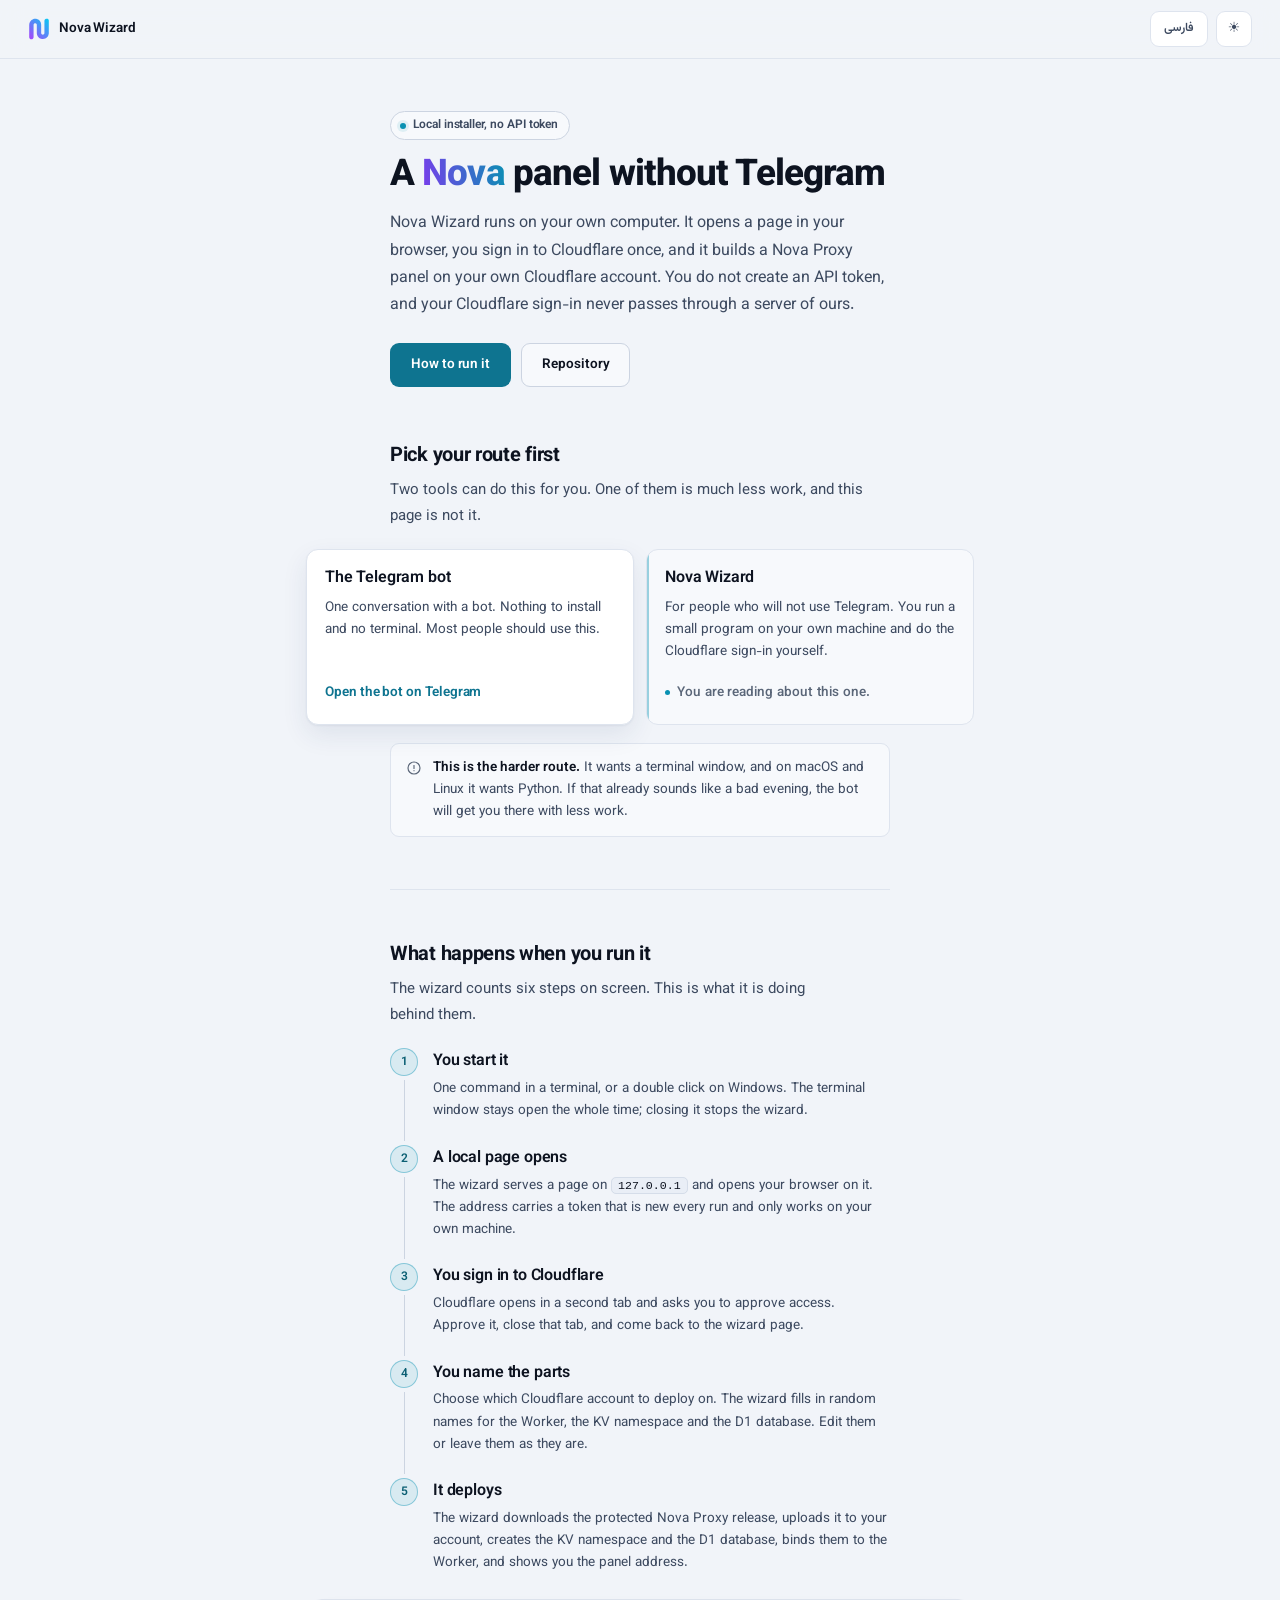
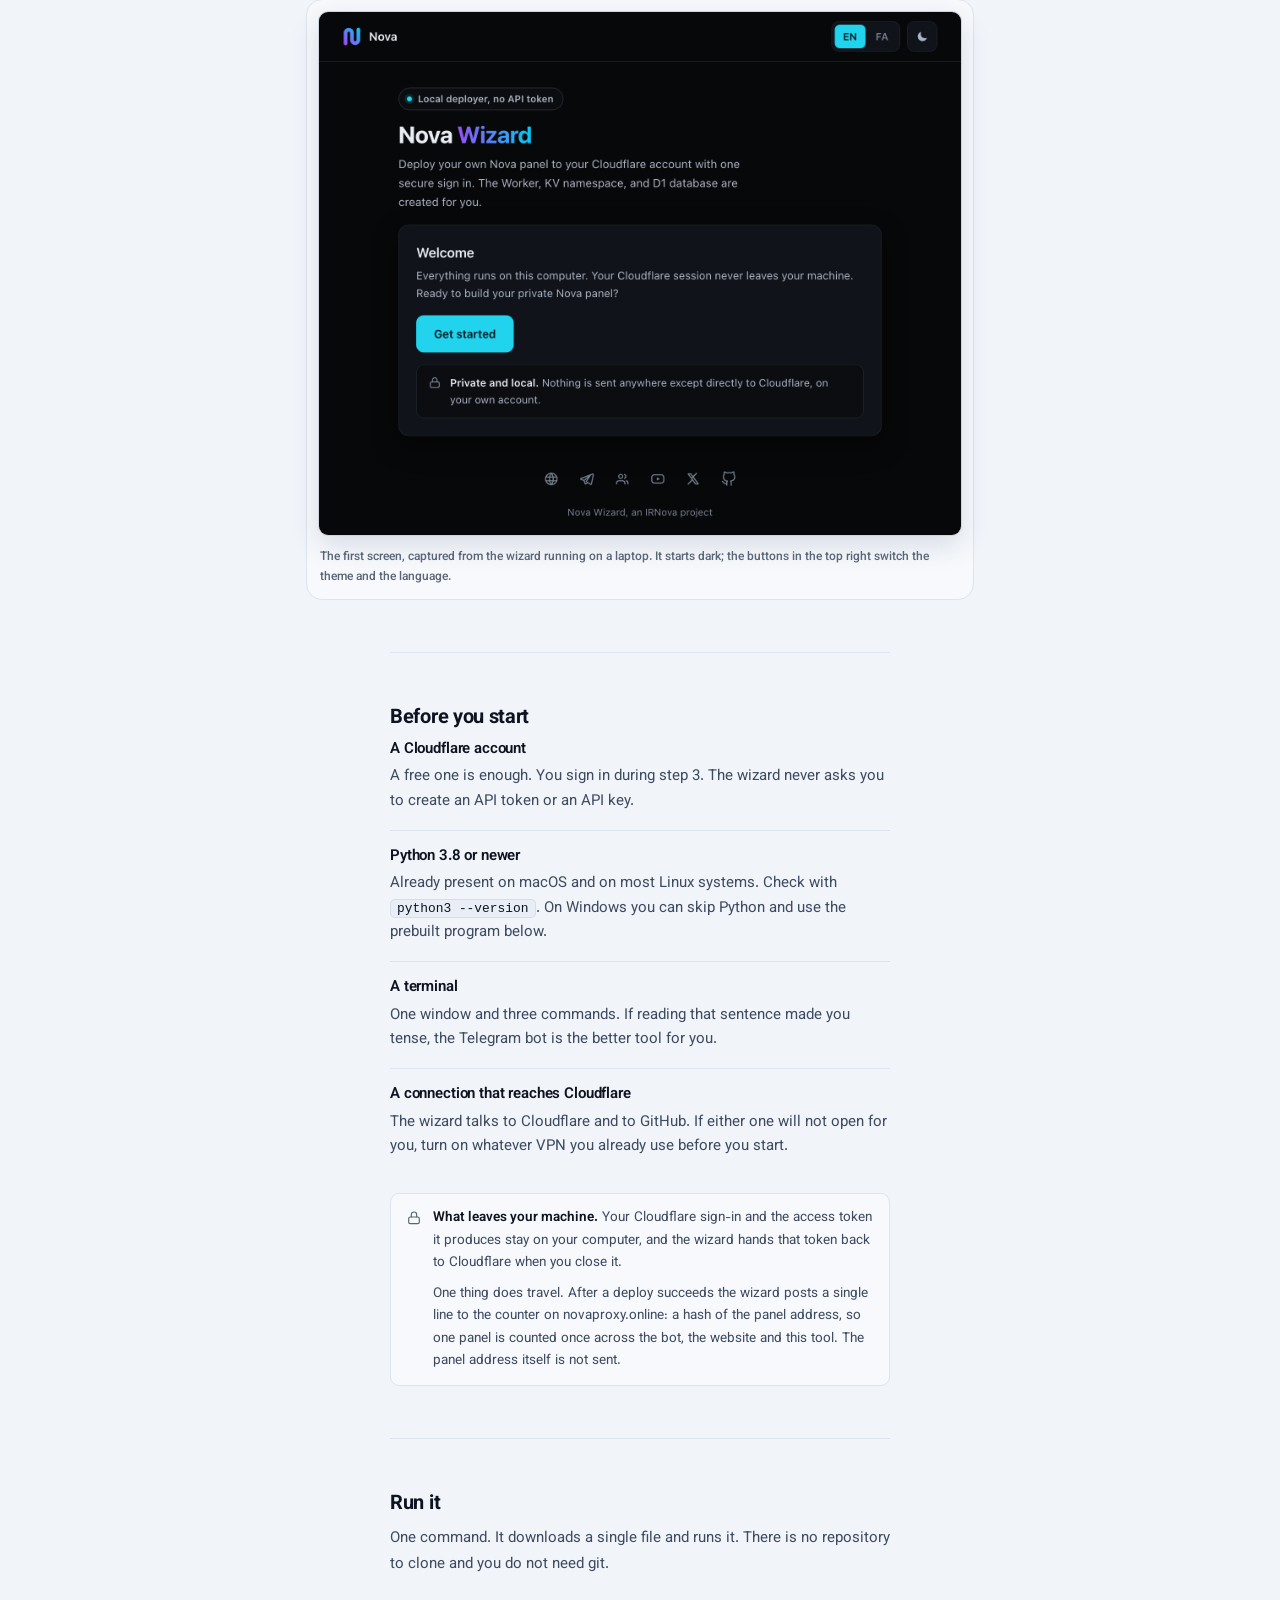
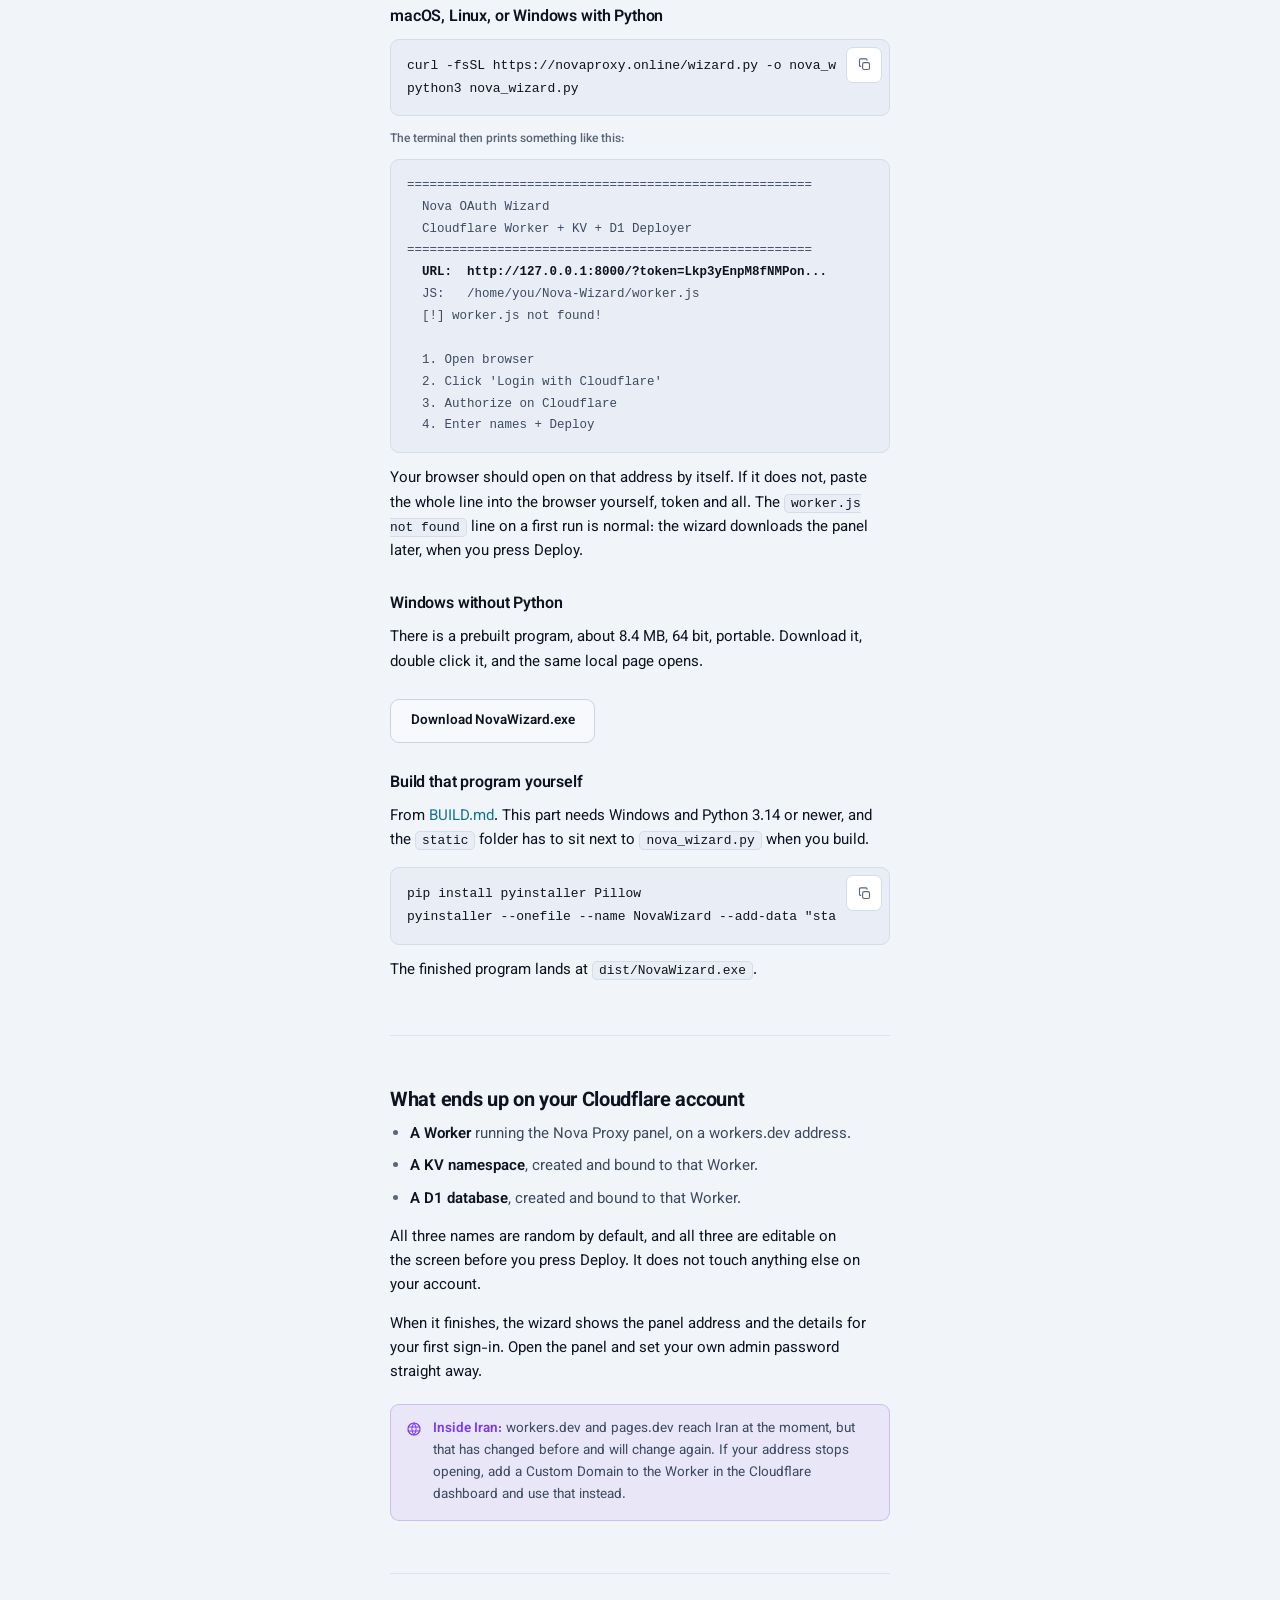
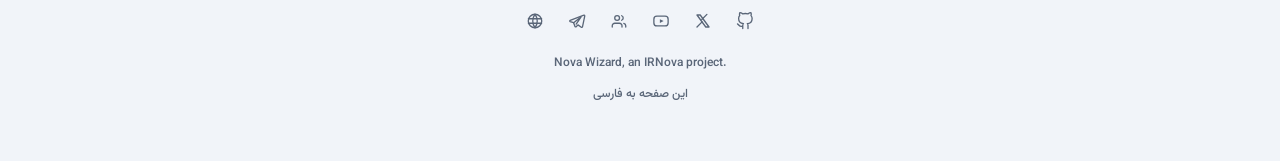
==== commit 166a8844: "Make it one command, by carrying the UI inside the script Running the wizard took three commands and" ====
--- a/docs/index.html
+++ b/docs/index.html
@@ -154,12 +154,11 @@
 
   <section id="run">
     <h2>Run it</h2>
-    <p class="lead">These are the commands from the repository, unchanged.</p>
+    <p class="lead">One command. It downloads a single file and runs it. There is no repository to clone and you do not need git.</p>
 
     <h3>macOS, Linux, or Windows with Python</h3>
     <div class="code">
-      <pre translate="no" id="cmd-run"><code translate="no">git clone https://github.com/IRNova/Nova-Wizard.git
-cd Nova-Wizard
+      <pre translate="no" id="cmd-run"><code translate="no">curl -fsSL https://novaproxy.online/wizard.py -o nova_wizard.py
 python3 nova_wizard.py</code></pre>
       <button type="button" class="copy" data-for="cmd-run" aria-label="Copy these commands">
         <svg viewBox="0 0 24 24" fill="none" stroke="currentColor" stroke-width="1.8" stroke-linecap="round" stroke-linejoin="round" aria-hidden="true"><rect x="9" y="9" width="11" height="11" rx="2.5"/><path d="M6 15H5.5A1.5 1.5 0 0 1 4 13.5v-9A1.5 1.5 0 0 1 5.5 3h9A1.5 1.5 0 0 1 16 4.5V5"/></svg>
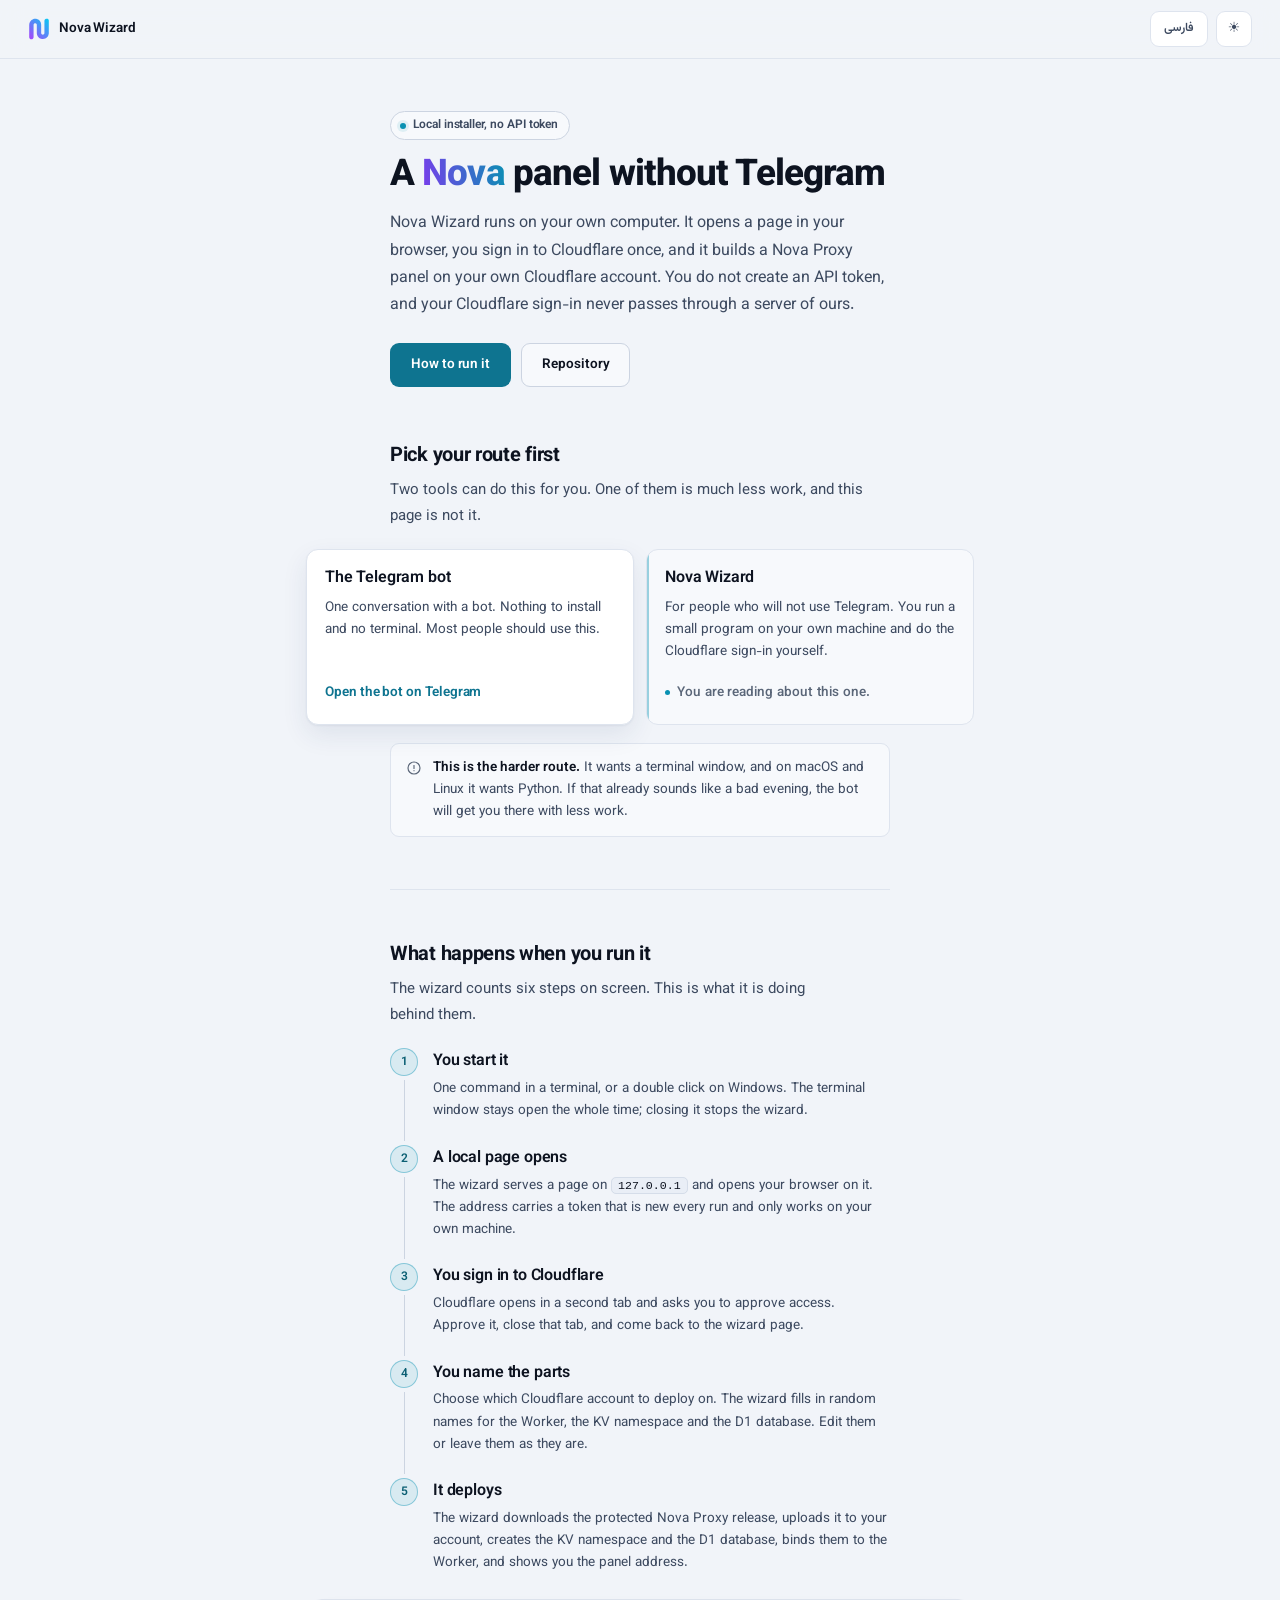
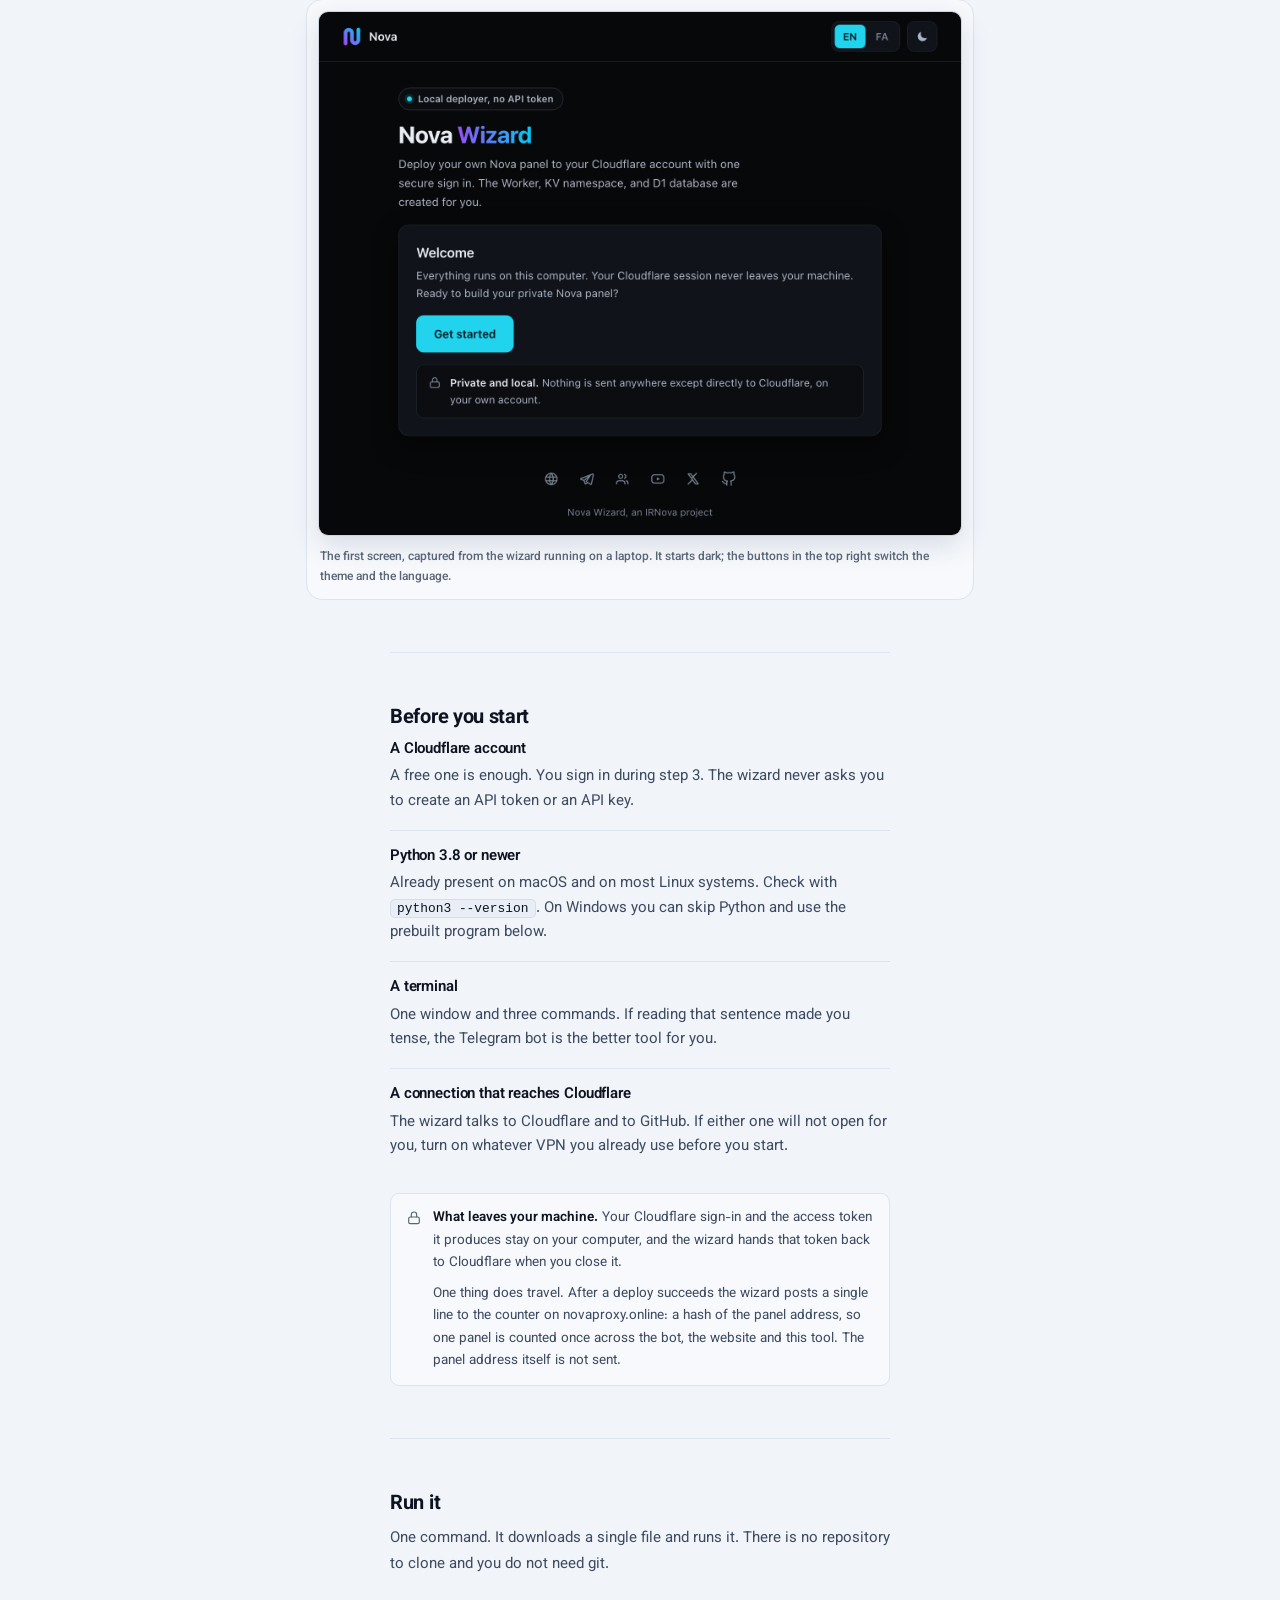
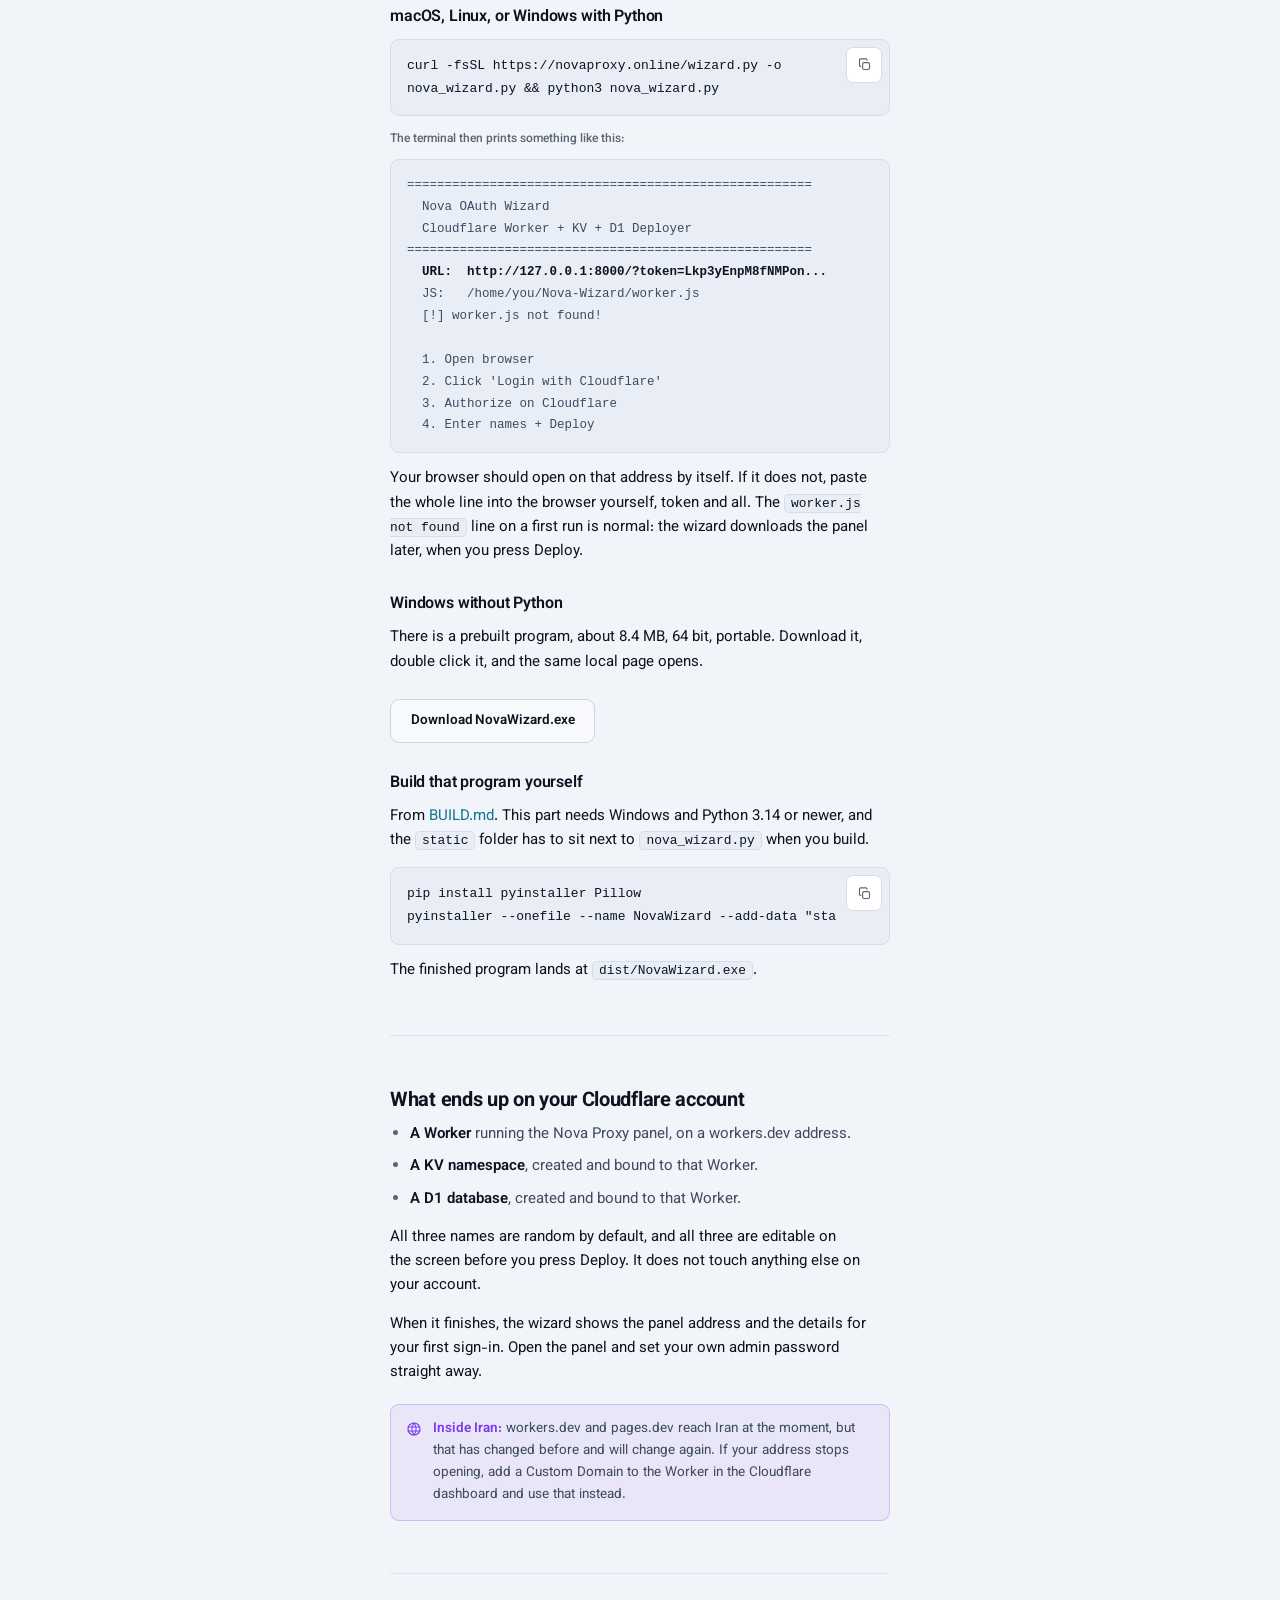
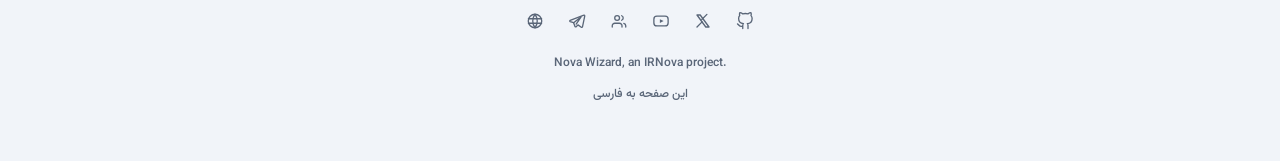
==== commit 0bc664ae: "One line, and let it wrap so the whole command is visible Chained the download and the run with && s" ====
--- a/docs/index.html
+++ b/docs/index.html
@@ -158,8 +158,7 @@
 
     <h3>macOS, Linux, or Windows with Python</h3>
     <div class="code">
-      <pre translate="no" id="cmd-run"><code translate="no">curl -fsSL https://novaproxy.online/wizard.py -o nova_wizard.py
-python3 nova_wizard.py</code></pre>
+      <pre translate="no" id="cmd-run"><code translate="no">curl -fsSL https://novaproxy.online/wizard.py -o nova_wizard.py && python3 nova_wizard.py</code></pre>
       <button type="button" class="copy" data-for="cmd-run" aria-label="Copy these commands">
         <svg viewBox="0 0 24 24" fill="none" stroke="currentColor" stroke-width="1.8" stroke-linecap="round" stroke-linejoin="round" aria-hidden="true"><rect x="9" y="9" width="11" height="11" rx="2.5"/><path d="M6 15H5.5A1.5 1.5 0 0 1 4 13.5v-9A1.5 1.5 0 0 1 5.5 3h9A1.5 1.5 0 0 1 16 4.5V5"/></svg>
       </button>
--- a/docs/style.css
+++ b/docs/style.css
@@ -337,6 +337,16 @@
   direction:ltr;text-align:left;
 }
 .code pre code{font:inherit;color:inherit;background:none;border:0;padding:0}
+
+/* The one command someone actually types WRAPS instead of scrolling.
+ *
+ * It is 89 characters, which measured 700px in a 430px box, so scrolling it
+ * meant a reader could land mid-URL and not see where their own command began.
+ * A shell line broken across visual lines is still one line when copied, so
+ * wrapping costs nothing and showing the whole thing is the point. The terminal
+ * transcript and the build commands keep scrolling: those are output and
+ * reference, not something to read start to finish. */
+#cmd-run{white-space:pre-wrap;overflow-wrap:anywhere;overflow-x:visible}
 .copy{
   /* the code itself is always LTR, so the button is pinned to the physical
      right on both the English and the Farsi page. */
